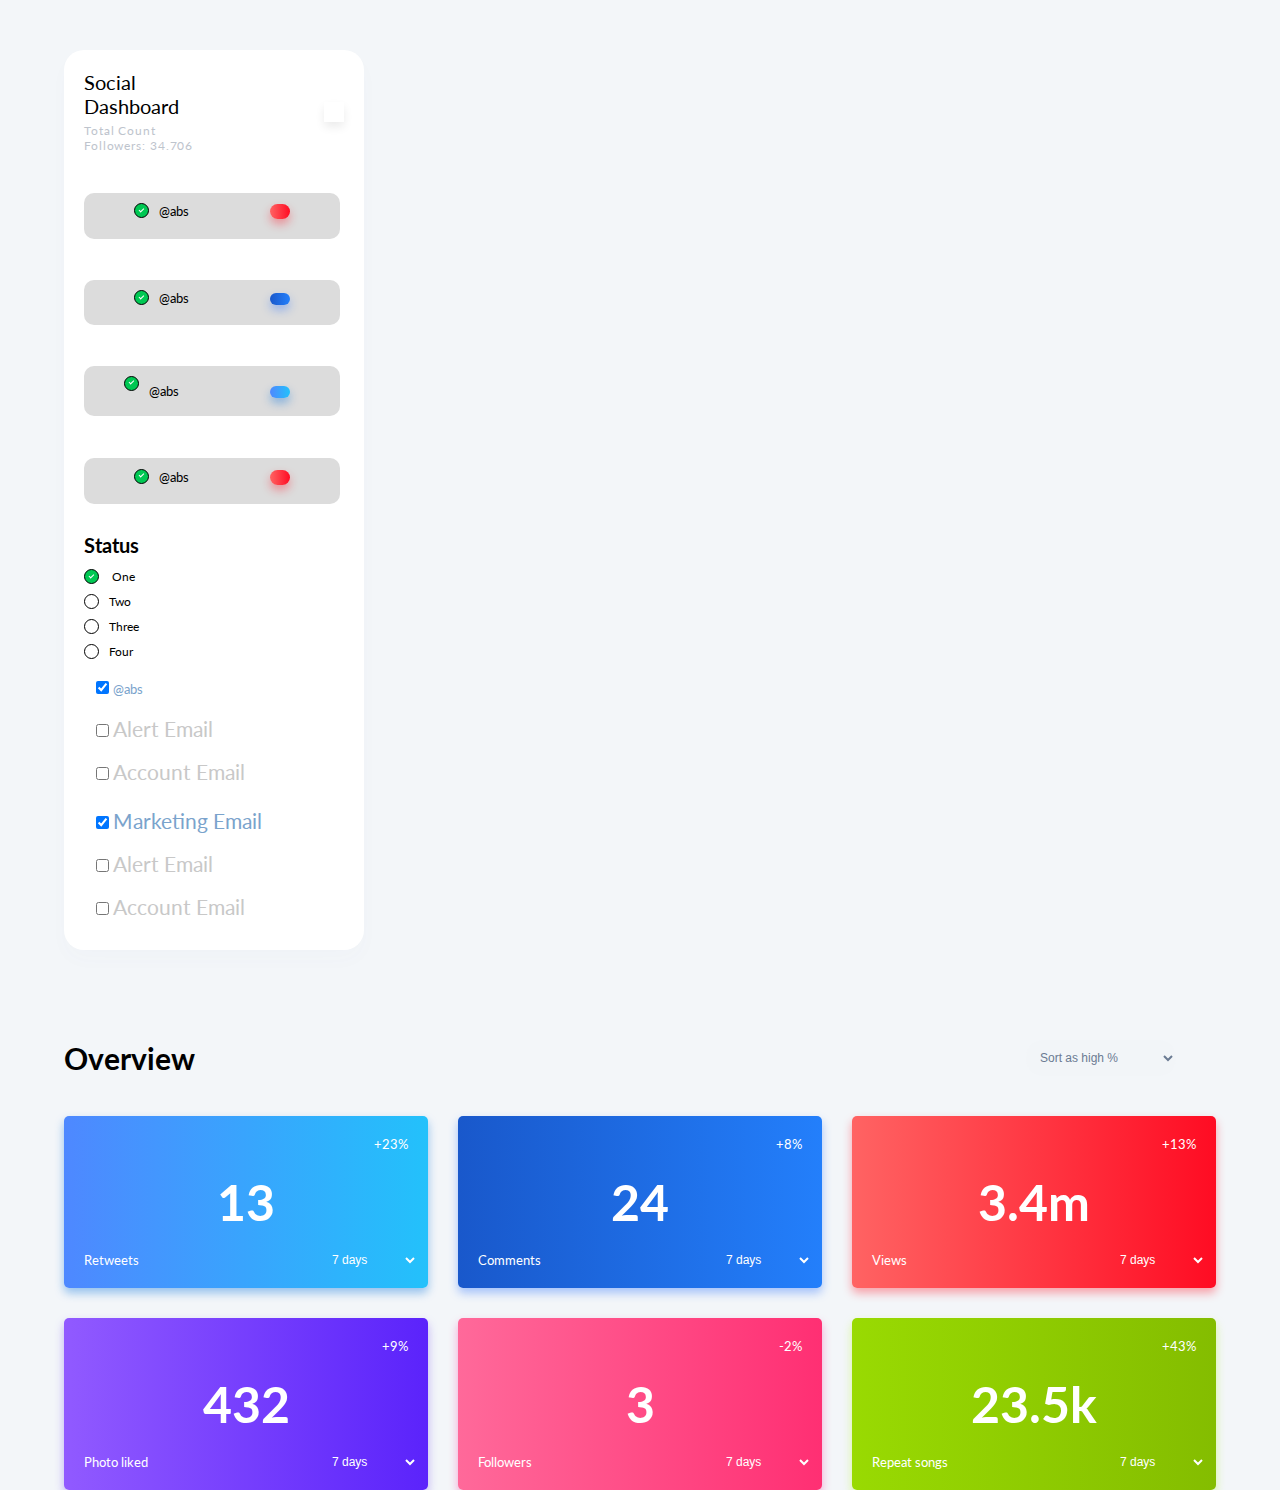
==== dashboard.html @ 1763ee7b "dash basic" ====
<!DOCTYPE html>
<html>

<head>
    <meta charset="utf-8" />
    <meta http-equiv="X-UA-Compatible" content="IE=edge">
    <title>Social Dashborad Manager</title>
    <meta name="viewport" content="width=device-width, initial-scale=1">
    <link rel="stylesheet" type="text/css" media="screen" href="dashboard.css" />
    <link href="https://fonts.googleapis.com/css?family=Lato:400,700" rel="stylesheet">
    <link rel="stylesheet" href="https://use.fontawesome.com/releases/v5.2.0/css/all.css"
        integrity="sha384-hWVjflwFxL6sNzntih27bfxkr27PmbbK/iSvJ+a4+0owXq79v+lsFkW54bOGbiDQ" crossorigin="anonymous">

</head>

<body>

    <div class="container">

        <div class="header">
            <div class="logo">
                <span>Social Dashboard</span>
                <p>Total Count Followers: 34.706 </p>
            </div>
            <div class="option">
                <div class="option__icon">
                    <i class="fas fa-download"></i>
                </div>
                <div class="option__icon">
                    <i class="fas fa-cog"></i>
                </div>
                <button class="option__icon">
                    <i class="fas fa-plus"></i>
                </button>
            </div>
        </div>
        <div class="flex-social-pro" style="display: inline;">
            <div class="social-profiles">
                <div class="bd">
                    <center>
                        <label class="container1" style="display: inline-block; margin: 10px;">
                            &nbsp;&nbsp;&nbsp;&nbsp;&nbsp;<p style="display: inline-block; font-size: small;">@abs</p>
                            &nbsp;&nbsp;&nbsp;&nbsp;&nbsp;&nbsp;&nbsp;&nbsp;&nbsp;&nbsp;&nbsp;&nbsp;&nbsp;&nbsp;&nbsp;&nbsp;&nbsp;&nbsp;&nbsp;&nbsp;&nbsp;&nbsp;&nbsp;&nbsp;&nbsp;
                            <div class="social-6" style="display: inline-block;">
                                <div class="social-6__icon">
                                    <div class="option__icon">
                                        <i class="fab fa-instagram"></i>
                                    </div>
                                </div>

                                <!-- <p class="new">+12 Today</p>
                    <p class="username">@omerhodjisch</p> -->
                            </div>
                            <input type="checkbox" checked="checked">
                            <span class="checkmark"></span>

                        </label></center>
                </div>
                <div class="bd">
                    <center>
                        <label class="container1" style="display: inline-block; margin: 10px;">
                            &nbsp;&nbsp;&nbsp;&nbsp;&nbsp;<p style="display: inline-block; font-size: small;">@abs</p>
                            &nbsp;&nbsp;&nbsp;&nbsp;&nbsp;&nbsp;&nbsp;&nbsp;&nbsp;&nbsp;&nbsp;&nbsp;&nbsp;&nbsp;&nbsp;&nbsp;&nbsp;&nbsp;&nbsp;&nbsp;&nbsp;&nbsp;&nbsp;&nbsp;&nbsp;
                            <div class="social-1" style="display: inline-block;">
                                <div class="social-1__icon">
                                    <div class="option__icon">
                                        <i class="fab fa-facebook-square"></i>
                                    </div>
                                </div>

                                <!-- <p class="new">+12 Today</p>
                    <p class="username">@omerhodjisch</p> -->
                            </div>
                            <input type="checkbox" checked="checked">
                            <span class="checkmark"></span>

                        </label></center>
                </div>
                <div class="bd">
                    <center>
                        <label class="container1" style="display: inline-block; margin: 10px;">
                            &nbsp;&nbsp;&nbsp;&nbsp;&nbsp;<p style="display: inline-block; font-size: small;">@abs</p>
                            &nbsp;&nbsp;&nbsp;&nbsp;&nbsp;&nbsp;&nbsp;&nbsp;&nbsp;&nbsp;&nbsp;&nbsp;&nbsp;&nbsp;&nbsp;&nbsp;&nbsp;&nbsp;&nbsp;&nbsp;&nbsp;&nbsp;&nbsp;&nbsp;&nbsp;
                            <div class="social-1" style="display: inline-block;">
                                <div class="social-2__icon">
                                    <div class="option__icon">
                                        <i class="fab fa-twitter"></i>
                                    </div>
                                </div>

                                <!-- <p class="new">+12 Today</p>
                    <p class="username">@omerhodjisch</p> -->
                            </div>
                            <input type="checkbox" checked="checked">
                            <span class="checkmark"></span>

                        </label></center>
                </div>

                <div class="bd">
                    <center>
                        <label class="container1" style="display: inline-block; margin: 10px;">
                            &nbsp;&nbsp;&nbsp;&nbsp;&nbsp;<p style="display: inline-block; font-size: small;">@abs</p>
                            &nbsp;&nbsp;&nbsp;&nbsp;&nbsp;&nbsp;&nbsp;&nbsp;&nbsp;&nbsp;&nbsp;&nbsp;&nbsp;&nbsp;&nbsp;&nbsp;&nbsp;&nbsp;&nbsp;&nbsp;&nbsp;&nbsp;&nbsp;&nbsp;&nbsp;
                            <div class="social-6" style="display: inline-block;">
                                <div class="social-6__icon">
                                    <div class="option__icon">
                                        <i class="fab fa-youtube"></i>
                                    </div>
                                </div>

                                <!-- <p class="new">+12 Today</p>
                    <p class="username">@omerhodjisch</p> -->
                            </div>
                            <input type="checkbox" checked="checked">
                            <span class="checkmark"></span>

                        </label></center>
                </div>





            </div>
        </div>
        <style>
            /* The container */
            .container1 {
                display: block;
                position: relative;
                padding-left: 10px;
                margin-bottom: 10px;
                cursor: pointer;
                font-size: 12px;
                -webkit-user-select: none;
                -moz-user-select: none;
                -ms-user-select: none;
                user-select: none;
            }

            /* Hide th1e browser's default checkbox */
            .container1 input {
                position: absolute;
                opacity: 0;
                cursor: pointer;
                height: 0;
                width: 0;
            }

            /* Create a custom checkbox */
            .checkmark {
                position: absolute;
                top: 0;
                left: 0;
                height: 15px;
                width: 15px;
                background-color: white;
                border: 0.5px groove black;
                border-radius: 40px;
            }

            /* On mouse-over, add a grey background color */
            .container1:hover input~.checkmark {
                background-color: #ccc;
            }

            /* When the checkbox is checked, add a blue background */
            .container1 input:checked~.checkmark {
                background-color: #00C853;
            }

            /* Create the checkmark/indicator (hidden when not checked) */
            .checkmark:after {
                content: "";
                position: absolute;
                display: none;
            }

            /* Show the checkmark when checked */
            .container1 input:checked~.checkmark:after {
                display: block;
            }

            /* Style the checkmark/indicator */
            .container1 .checkmark:after {
                left: 4.5px;
                top: 2.5px;
                width: 2.5px;
                height: 5px;
                border: solid white;
                border-width: 0 1.5px 1.5px 0;
                -webkit-transform: rotate(45deg);
                -ms-transform: rotate(45deg);
                transform: rotate(45deg);
            }
        </style>
        <br>
        <br>
        <br>
        <h1 style="font-size: 2rem;">Status</h1>
        <br>
        <br>
        <label class="container1">&nbsp;&nbsp;&nbsp;&nbsp;&nbsp; One
            <input type="checkbox" checked="checked">
            <span class="checkmark"></span>
        </label>
        <label class="container1">&nbsp;&nbsp;&nbsp;&nbsp;&nbsp;Two
            <input type="checkbox">
            <span class="checkmark"></span>
        </label>
        <label class="container1">&nbsp;&nbsp;&nbsp;&nbsp;&nbsp;Three
            <input type="checkbox">
            <span class="checkmark"></span>
        </label>
        <label class="container1">&nbsp;&nbsp;&nbsp;&nbsp;&nbsp;Four
            <input type="checkbox">
            <span class="checkmark"></span>
        </label>
        <div class="btn-group btn-group-vertical" data-toggle="buttons">
            <label class="btn active">
                <input type="checkbox" name='email1' checked><i class="fa fa-square-o fa-2x"></i>
                <p style="display: inline-block; font-size: small;">@abs</p>
                            &nbsp;&nbsp;&nbsp;&nbsp;&nbsp;&nbsp;&nbsp;&nbsp;&nbsp;&nbsp;&nbsp;&nbsp;&nbsp;&nbsp;&nbsp;&nbsp;&nbsp;&nbsp;&nbsp;&nbsp;&nbsp;&nbsp;&nbsp;&nbsp;&nbsp;
                            <div class="social-6" style="display: inline-block;">
                                <div class="social-6__icon">
                                    <div class="option__icon">
                                        <i class="fab fa-youtube"></i>
                                    </div>
                                </div>

                                <!-- <p class="new">+12 Today</p>
                    <p class="username">@omerhodjisch</p> -->
                            </div>
                <i
                    class="fa fa-check-square-o fa-2x"></i> 
            </label>
            <label class="btn">
                <input type="checkbox" name='email2'><i class="fa fa-square-o fa-2x"></i><i
                    class="fa fa-check-square-o fa-2x"></i><span> Alert Email</span>
            </label>
            <label class="btn">
                <input type="checkbox" name='email3'><i class="fa fa-square-o fa-2x"></i><i
                    class="fa fa-check-square-o fa-2x"></i><span> Account Email</span>
            </label>
        </div>

        <br>
        <div class="btn-group btn-group-vertical" data-toggle="buttons">
            <label class="btn active">
                <input type="checkbox" name='email1' checked><i class="fa fa-square-o fa-2x"></i><i
                    class="fa fa-check-square-o fa-2x"></i> <span> Marketing Email</span>
            </label>
            <label class="btn">
                <input type="checkbox" name='email2'><i class="fa fa-square-o fa-2x"></i><i
                    class="fa fa-check-square-o fa-2x"></i><span> Alert Email</span>
            </label>
            <label class="btn">
                <input type="checkbox" name='email3'><i class="fa fa-square-o fa-2x"></i><i
                    class="fa fa-check-square-o fa-2x"></i><span> Account Email</span>
            </label>
        </div>




    </div>


    <div class="overview">

        <div class="top-bar">
            <h2 class="heading-2">Overview</h2>
            <div class="filter">
                <div class="custom-select">
                    <select>
                        <option>Sort as high % </option>
                        <option>Sort as low % </option>
                    </select>
                </div>
                <div class="icon">
                    <i class="fas fa-list-ul"></i>
                </div>
            </div>
        </div>


        <div class="social-1">

            <div class="social-1__row-1">
                <div class="option__icon">
                    <i class="fab fa-twitter"></i>
                </div>
                <p>+23%</p>
            </div>

            <div class="social-1__row-2">
                <h1 class="heading-1">13</h1>
            </div>

            <div class="social-1__row-3">
                <p>Retweets</p>
                <div class="custom-select">
                    <select>
                        <option>7 days</option>
                        <option>30 days </option>
                    </select>
                </div>
            </div>

        </div>

        <div class="social-2">

            <div class="social-2__row-1">
                <div class="option__icon">
                    <i class="fab fa-facebook-square"></i>
                </div>
                <p>+8%</p>
            </div>

            <div class="social-2__row-2">
                <h1 class="heading-1">24</h1>
            </div>

            <div class="social-2__row-3">
                <p>Comments</p>
                <div class="custom-select">
                    <select>
                        <option>7 days</option>
                        <option>30 days </option>
                    </select>
                </div>
            </div>

        </div>

        <div class="social-3">

            <div class="social-3__row-1">
                <div class="option__icon">
                    <i class="fab fa-youtube"></i>
                </div>
                <p>+13%</p>
            </div>

            <div class="social-3__row-2">
                <h1 class="heading-1">3.4m</h1>
            </div>

            <div class="social-3__row-3">
                <p>Views</p>
                <div class="custom-select">
                    <select>
                        <option>7 days</option>
                        <option>30 days </option>
                    </select>
                </div>
            </div>

        </div>

        <div class="social-4">

            <div class="social-4__row-1">
                <div class="option__icon">
                    <i class="fab fa-instagram"></i>
                </div>
                <p>+9%</p>
            </div>

            <div class="social-4__row-2">
                <h1 class="heading-1">432</h1>
            </div>

            <div class="social-4__row-3">
                <p>Photo liked</p>
                <div class="custom-select">
                    <select>
                        <option>7 days</option>
                        <option>30 days </option>
                    </select>
                </div>
            </div>

        </div>

        <div class="social-5">

            <div class="social-5__row-1">
                <div class="option__icon">
                    <i class="fab fa-dribbble"></i>
                </div>
                <p>-2%</p>
            </div>

            <div class="social-5__row-2">
                <h1 class="heading-1">3</h1>
            </div>

            <div class="social-5__row-3">
                <p>Followers</p>
                <div class="custom-select">
                    <select>
                        <option>7 days</option>
                        <option>30 days </option>
                    </select>
                </div>
            </div>

        </div>

        <div class="social-6">

            <div class="social-6__row-1">
                <div class="option__icon">
                    <i class="fab fa-spotify"></i>
                </div>
                <p>+43%</p>
            </div>

            <div class="social-6__row-2">
                <h1 class="heading-1">23.5k</h1>
            </div>

            <div class="social-6__row-3">
                <p>Repeat songs</p>
                <div class="custom-select">
                    <select>
                        <option>7 days</option>
                        <option>30 days </option>
                    </select>
                </div>
            </div>

        </div>

    </div>



</body>

</html>
---- dashboard.css ----
*, *::before, *::after {
    padding: 0;
    margin: 0;
    box-sizing: inherit
}

html {
    box-sizing: border-box;
    font-size: 62.5%
}

body {
    font-family: "Lato", sans-serif;
    background-color: #f3f6f9;
    display: grid;
    justify-content: center
}



.header {
    grid-column: 1 / -1;
    display: grid;
    grid-template-columns: repeat(12, 1fr)
}

.header .logo {
    grid-column: 1 / span 6;
    display: grid;
    align-content: center
}
.flex-social-pro {

    display: flex;
    flex-direction: row;

}
.header .logo span {
    font-size: 2rem;
    display: flex
}

.header .logo img {
    height: 2.5rem;
    margin-right: 1rem
}

.header .logo p {
    font-size: 1.2rem;
    letter-spacing: .09rem;
    color: #bec4cd;
    margin-top: .5rem
}

.header .option {
    grid-column: 7 / span 12;
    display: grid;
    justify-content: end;
    align-items: center;
    grid-template-columns: repeat(3, -webkit-min-content);
    grid-template-columns: repeat(3, min-content)
}

.header .option__icon {
    font-size: .8rem;
    transition: all .2s
}

.header .option__icon:hover {
    cursor: pointer;
    -webkit-transform: translateY(-0.2rem);
    transform: translateY(-0.2rem)
}

.header .option__icon:not(:last-child) {
    margin-right: 2rem
}

.header .option button {
    display: grid;
    border: none;
    border-radius: 0px;
    background-color: #fff;
    box-shadow: 0 0.5rem 1rem rgba(0, 0, 0, 0.08);
    transition: all .2s
}

.header .option button:hover {
    cursor: pointer;
    -webkit-transform: translateY(-0.2rem);
    transform: translateY(-0.2rem);
    box-shadow: 0 0.5rem 1rem rgba(0, 0, 0, 0.1)
}

.header .option button i {
    padding: 1rem
}

.social-profiles {
    grid-column: 1 / -1;
    margin-top: 4rem;
    display: grid;
    grid-template-columns: repeat(auto-fit, minmax(15rem, -webkit-max-content));
    grid-template-columns: repeat(auto-fit, minmax(15rem, max-content));
    grid-gap: 3rem
}

.social-profiles .social-1 {
    display: grid;
    font-size: .4rem;
    align-items: center;
    justify-items: center
}

.social-profiles .social-1__icon {
    
    display: grid;
    align-items: center;
    justify-items: center;
    border-radius: 100rem;
    background-image: linear-gradient(to right, #1958cb, #237ffb);
    box-shadow: 0 0.5rem 1rem rgba(45, 116, 252, 0.4);
    margin-bottom: 2rem;
    transition: all .2s
}

.social-profiles .social-1__icon i {

    font-size: 1rem;
    padding: 1rem;
    color: #fff
}

.social-profiles .social-1__icon:hover {
    -webkit-transform: translateY(-0.5rem);
    transform: translateY(-0.5rem);
    box-shadow: 0 0.5rem 1rem rgba(45, 116, 252, 0.6)
}

.social-profiles .social-1 .new {
    font-size: 1.2rem;
    color: #36bb78;
    margin-top: 1rem
}

.social-profiles .social-1 .username {
    margin-top: 1rem;
    font-size: 1.2rem;
    color: #bec4cd
}

.social-profiles .social-2 {
    display: grid;
    align-items: center;
    justify-items: center
}

.social-profiles .social-2__icon {
    display: grid;
    align-items: center;
    
    margin: 10px;
    justify-items: center;
    border-radius: 100rem;
    background-image: linear-gradient(to right, #4e88ff, #23c1fb);
    box-shadow: 0 0.5rem 1rem rgba(5, 112, 221, 0.4);
    margin-bottom: 2rem;
    transition: all .2s
}

.social-profiles .social-2__icon i {
    font-size: 1rem;
    padding: 1rem;
    color: #fff
}

.social-profiles .social-2__icon:hover {
    -webkit-transform: translateY(-0.5rem);
    transform: translateY(-0.5rem);
    box-shadow: 0 0.5rem 1rem rgba(5, 112, 221, 0.6)
}

.social-profiles .social-2 .new {
    font-size: 1.2rem;
    color: #36bb78;
    margin-top: 1rem
}

.social-profiles .social-2 .username {
    margin-top: 1rem;
    font-size: 1.2rem;
    color: #bec4cd
}

.social-profiles .social-3 {
    display: grid;
    align-items: center;
    justify-items: center
}

.social-profiles .social-3__icon {
    display: grid;
    align-items: center;
    justify-items: center;
    border-radius: 100rem;
    background-image: linear-gradient(to right, #915aff, #5b23fb);
    box-shadow: 0 0.5rem 1rem rgba(112, 72, 241, 0.4);
    margin-bottom: 2rem;
    transition: all .2s
}

.social-profiles .social-3__icon i {
    font-size: 1rem;
    padding: 1rem;
    color: #fff
}

.social-profiles .social-3__icon:hover {
    -webkit-transform: translateY(-0.5rem);
    transform: translateY(-0.5rem);
    box-shadow: 0 0.5rem 1rem rgba(112, 72, 241, 0.6)
}

.social-profiles .social-3 .zero {
    font-size: 1.2rem;
    color: #bec4cd;
    margin-top: 1rem
}

.social-profiles .social-3 .username {
    margin-top: 1rem;
    font-size: 1.2rem;
    color: #bec4cd
}

.social-profiles .social-4 {
    display: grid;
    align-items: center;
    justify-items: center
}

.social-profiles .social-4__icon {
    display: grid;
    align-items: center;
    justify-items: center;
    border-radius: 100rem;
    background-image: linear-gradient(to right, #ff699a, #ff2f73);
    box-shadow: 0 0.5rem 1rem rgba(252, 43, 158, 0.4);
    margin-bottom: 2rem;
    transition: all .2s
}

.social-profiles .social-4__icon i {
    font-size: 5rem;
    padding: 4rem;
    color: #fff
}

.social-profiles .social-4__icon:hover {
    -webkit-transform: translateY(-0.5rem);
    transform: translateY(-0.5rem);
    box-shadow: 0 0.5rem 1rem rgba(252, 43, 158, 0.6)
}

.social-profiles .social-4 .new {
    font-size: 1.2rem;
    color: #36bb78;
    margin-top: 1rem
}

.social-profiles .social-4 .username {
    margin-top: 1rem;
    font-size: 1.2rem;
    color: #bec4cd
}

.social-profiles .social-5 {
    display: grid;
    align-items: center;
    justify-items: center
}

.social-profiles .social-5__icon {
    display: grid;
    align-items: center;
    justify-items: center;
    border-radius: 100rem;
    background-image: linear-gradient(to right, #99da02, #84bd00);
    box-shadow: 0 0.5rem 1rem rgba(178, 244, 26, 0.4);
    margin-bottom: 2rem;
    transition: all .2s
}

.social-profiles .social-5__icon i {
    font-size: 1rem;
    padding: 1rem;
    color: #fff
}

.social-profiles .social-5__icon:hover {
    -webkit-transform: translateY(-0.5rem);
    transform: translateY(-0.5rem);
    box-shadow: 0 0.5rem 1rem rgba(178, 244, 26, 0.6)
}

.social-profiles .social-5 .new {
    font-size: 1.2rem;
    color: #f72e36;
    margin-top: 1rem
}

.social-profiles .social-5 .username {
    margin-top: 1rem;
    font-size: 1.2rem;
    color: #bec4cd
}

.social-profiles .social-6 {
    display: grid;
    align-items: center;
    justify-items: center
}

.social-profiles .social-6__icon {
    display: grid;
    align-items: center;
    justify-items: center;
    border-radius: 100rem;
    background-image: linear-gradient(to right, #ff6363, #ff0c23);
    box-shadow: 0 0.5rem 1rem rgba(255, 30, 48, 0.4);
    margin-bottom: 2rem;
    transition: all .2s
}

.social-profiles .social-6__icon i {
    font-size: 1rem;
    padding: 1rem;
    color: #fff
}

.social-profiles .social-6__icon:hover {
    -webkit-transform: translateY(-0.5rem);
    transform: translateY(-0.5rem);
    box-shadow: 0 0.5rem 1rem rgba(255, 30, 48, 0.6)
}

.social-profiles .social-6 .new {
    font-size: 1.2rem;
    color: #36bb78;
    margin-top: 1rem
}

.social-profiles .social-6 .username {
    margin-top: 1rem;
    font-size: 1.2rem;
    color: #bec4cd
}

.heading-1 {
    font-size: 5rem
}

.heading-2 {
    font-size: 3rem
}

.heading-3 {
    font-size: 2rem
}

.heading-4 {
    font-size: 1.5rem;
    margin-top: 1rem
}

i {
    color: #6b7b93
}

.overview {
    grid-column: 1 / -1;
    margin-top: 4rem;
    display: grid;
    grid-template-columns: repeat(12, 1fr);
    grid-gap: 3rem;
    width :90vw;
}

.overview .top-bar {
    grid-column: 1 / -1;
    margin-bottom: 1rem;
    display: grid;
    grid-template-columns: repeat(12, 1fr)
}

.overview .top-bar .heading-2 {
    grid-column: 1 / span 6
}

.overview .top-bar .filter {
    grid-column: 7 / span 12
}

.overview .top-bar .filter .icon {
    font-size: 1.5rem;
    transition: all .2s
}

.overview .top-bar .filter .icon:hover {
    cursor: pointer;
    -webkit-transform: translateY(-0.2rem);
    transform: translateY(-0.2rem)
}

.overview .social-1 {
    grid-column: 1 / 5;
    display: grid;
    grid-template-rows: repeat(3, -webkit-min-content);
    grid-template-rows: repeat(3, min-content);
    padding: 2rem;
    border-radius: 5px;
    background-image: linear-gradient(to right, #4e88ff, #23c1fb);
    box-shadow: 0 0.5rem 1rem rgba(5, 112, 221, 0.4)
}

.overview .social-1__row-1 {
    grid-row: 1 / 1;
    display: grid;
    grid-template-columns: repeat(2, 1fr);
    align-items: center
}

.overview .social-1__row-1 i {
    font-size: 2rem;
    color: #fff
}

.overview .social-1__row-1 p {
    font-size: 1.3rem;
    display: grid;
    justify-content: end;
    color: #fff
}

.overview .social-1__row-2 {
    grid-row: 2 / 2;
    display: grid;
    align-items: center;
    justify-items: center
}

.overview .social-1__row-2 .heading-1 {
    padding: 2rem;
    color: #fff
}

.overview .social-1__row-3 {
    grid-row: 3 / 3;
    display: grid;
    grid-template-columns: repeat(2, 1fr);
    align-items: center;
    position: relative
}

.overview .social-1__row-3 p {
    font-size: 1.3rem;
    color: #fff
}

.overview .social-1__row-3 .custom-select {
    position: absolute;
    display: grid;
    right: -1rem
}

.overview .social-1__row-3 .custom-select select {
    background-color: transparent;
    border: none;
    padding: 1rem 0;
    width: 90px;
    -moz-appearance: button;
    outline: none;
    font-size: 1.2rem;
    color: #fff
}

.overview .social-1__row-3 .custom-select::before {
    font-family: "Font Awesome 5 Free";
    content: "\f107";
    font-size: 1.7rem;
    top: 1.1rem;
    right: 1rem;
    position: absolute;
    color: #fff
}

.overview .social-2 {
    grid-column: 5 / 9;
    display: grid;
    grid-template-rows: repeat(3, -webkit-min-content);
    grid-template-rows: repeat(3, min-content);
    padding: 2rem;
    border-radius: 5px;
    background-image: linear-gradient(to right, #1958cb, #237ffb);
    box-shadow: 0 0.5rem 1rem rgba(45, 116, 252, 0.4)
}

.overview .social-2__row-1 {
    grid-row: 1 / 1;
    display: grid;
    grid-template-columns: repeat(2, 1fr);
    align-items: center
}

.overview .social-2__row-1 i {
    font-size: 2rem;
    color: #fff
}

.overview .social-2__row-1 p {
    font-size: 1.3rem;
    display: grid;
    justify-content: end;
    color: #fff
}

.overview .social-2__row-2 {
    grid-row: 2 / 2;
    display: grid;
    align-items: center;
    justify-items: center
}

.overview .social-2__row-2 .heading-1 {
    padding: 2rem;
    color: #fff
}

.overview .social-2__row-3 {
    grid-row: 3 / 3;
    display: grid;
    grid-template-columns: repeat(2, 1fr);
    align-items: center;
    position: relative
}

.overview .social-2__row-3 p {
    font-size: 1.3rem;
    color: #fff
}

.overview .social-2__row-3 .custom-select {
    position: absolute;
    display: grid;
    right: -1rem
}

.overview .social-2__row-3 .custom-select select {
    background-color: transparent;
    border: none;
    padding: 1rem 0;
    width: 90px;
    -moz-appearance: button;
    outline: none;
    font-size: 1.2rem;
    color: #fff
}

.overview .social-2__row-3 .custom-select::before {
    font-family: "Font Awesome 5 Free";
    content: "\f107";
    font-size: 1.7rem;
    color: #fff;
    top: 1.1rem;
    right: 1rem;
    position: absolute
}

.overview .social-3 {
    grid-column: 9 / -1;
    display: grid;
    grid-template-rows: repeat(3, -webkit-min-content);
    grid-template-rows: repeat(3, min-content);
    padding: 2rem;
    border-radius: 5px;
    background-image: linear-gradient(to right, #ff6363, #ff0c23);
    box-shadow: 0 0.5rem 1rem rgba(255, 30, 48, 0.4)
}

.overview .social-3__row-1 {
    grid-row: 1 / 1;
    display: grid;
    grid-template-columns: repeat(2, 1fr);
    align-items: center
}

.overview .social-3__row-1 i {
    font-size: 2rem;
    color: #fff
}

.overview .social-3__row-1 p {
    font-size: 1.3rem;
    display: grid;
    justify-content: end;
    color: #fff
}

.overview .social-3__row-2 {
    grid-row: 2 / 2;
    display: grid;
    align-items: center;
    justify-items: center
}

.overview .social-3__row-2 .heading-1 {
    padding: 2rem;
    color: #fff
}

.overview .social-3__row-3 {
    grid-row: 3 / 3;
    display: grid;
    grid-template-columns: repeat(2, 1fr);
    align-items: center;
    position: relative
}

.overview .social-3__row-3 p {
    font-size: 1.3rem;
    color: #fff
}

.overview .social-3__row-3 .custom-select {
    position: absolute;
    display: grid;
    right: -1rem
}

.overview .social-3__row-3 .custom-select select {
    background-color: transparent;
    border: none;
    padding: 1rem 0;
    width: 90px;
    -moz-appearance: button;
    outline: none;
    font-size: 1.2rem;
    color: #fff
}

.overview .social-3__row-3 .custom-select::before {
    font-family: "Font Awesome 5 Free";
    content: "\f107";
    font-size: 1.7rem;
    top: 1.1rem;
    right: 1rem;
    color: #fff;
    position: absolute
}

.overview .social-4 {
    grid-column: 1 / 5;
    display: grid;
    grid-template-rows: repeat(3, -webkit-min-content);
    grid-template-rows: repeat(3, min-content);
    padding: 2rem;
    border-radius: 5px;
    background-image: linear-gradient(to right, #915aff, #5b23fb);
    box-shadow: 0 0.5rem 1rem rgba(112, 72, 241, 0.4)
}

.overview .social-4__row-1 {
    grid-row: 1 / 1;
    display: grid;
    grid-template-columns: repeat(2, 1fr);
    align-items: center
}

.overview .social-4__row-1 i {
    font-size: 2rem;
    color: #fff
}

.overview .social-4__row-1 p {
    font-size: 1.3rem;
    display: grid;
    justify-content: end;
    color: #fff
}

.overview .social-4__row-2 {
    grid-row: 2 / 2;
    display: grid;
    align-items: center;
    justify-items: center
}

.overview .social-4__row-2 .heading-1 {
    padding: 2rem;
    color: #fff
}

.overview .social-4__row-3 {
    grid-row: 3 / 3;
    display: grid;
    grid-template-columns: repeat(2, 1fr);
    align-items: center;
    position: relative
}

.overview .social-4__row-3 p {
    font-size: 1.3rem;
    color: #fff
}

.overview .social-4__row-3 .custom-select {
    position: absolute;
    display: grid;
    right: -1rem
}

.overview .social-4__row-3 .custom-select select {
    background-color: transparent;
    border: none;
    padding: 1rem 0;
    width: 90px;
    -moz-appearance: button;
    outline: none;
    font-size: 1.2rem;
    color: #fff
}

.overview .social-4__row-3 .custom-select::before {
    font-family: "Font Awesome 5 Free";
    content: "\f107";
    font-size: 1.7rem;
    top: 1.1rem;
    right: 1rem;
    position: absolute;
    color: #fff
}

.overview .social-5 {
    grid-column: 5 / 9;
    display: grid;
    grid-template-rows: repeat(3, -webkit-min-content);
    grid-template-rows: repeat(3, min-content);
    padding: 2rem;
    border-radius: 5px;
    background-image: linear-gradient(to right, #ff699a, #ff2f73);
    box-shadow: 0 0.5rem 1rem rgba(252, 43, 158, 0.4)
}

.overview .social-5__row-1 {
    grid-row: 1 / 1;
    display: grid;
    grid-template-columns: repeat(2, 1fr);
    align-items: center
}

.overview .social-5__row-1 i {
    font-size: 2rem;
    color: #fff
}

.overview .social-5__row-1 p {
    font-size: 1.3rem;
    display: grid;
    justify-content: end;
    color: #fff
}

.overview .social-5__row-2 {
    grid-row: 2 / 2;
    display: grid;
    align-items: center;
    justify-items: center
}

.overview .social-5__row-2 .heading-1 {
    padding: 2rem;
    color: #fff
}

.overview .social-5__row-3 {
    grid-row: 3 / 3;
    display: grid;
    grid-template-columns: repeat(2, 1fr);
    align-items: center;
    position: relative
}

.overview .social-5__row-3 p {
    font-size: 1.3rem;
    color: #fff
}

.overview .social-5__row-3 .custom-select {
    position: absolute;
    display: grid;
    right: -1rem
}

.overview .social-5__row-3 .custom-select select {
    background-color: transparent;
    border: none;
    padding: 1rem 0;
    width: 90px;
    -moz-appearance: button;
    outline: none;
    font-size: 1.2rem;
    color: #fff
}

.overview .social-5__row-3 .custom-select::before {
    font-family: "Font Awesome 5 Free";
    content: "\f107";
    font-size: 1.7rem;
    top: 1.1rem;
    right: 1rem;
    position: absolute;
    color: #fff
}

.overview .social-6 {
    grid-column: 9 / -1;
    display: grid;
    grid-template-rows: repeat(3, -webkit-min-content);
    grid-template-rows: repeat(3, min-content);
    padding: 2rem;
    border-radius: 5px;
    background-image: linear-gradient(to right, #99da02, #84bd00);
    box-shadow: 0 0.5rem 1rem rgba(178, 244, 26, 0.4)
}

.overview .social-6__row-1 {
    grid-row: 1 / 1;
    display: grid;
    grid-template-columns: repeat(2, 1fr);
    align-items: center
}

.overview .social-6__row-1 i {
    font-size: 2rem;
    color: #fff
}

.overview .social-6__row-1 p {
    font-size: 1.3rem;
    display: grid;
    justify-content: end;
    color: #fff
}

.overview .social-6__row-2 {
    grid-row: 2 / 2;
    display: grid;
    align-items: center;
    justify-items: center
}

.overview .social-6__row-2 .heading-1 {
    padding: 2rem;
    color: #fff
}

.overview .social-6__row-3 {
    grid-row: 3 / 3;
    display: grid;
    grid-template-columns: repeat(2, 1fr);
    align-items: center;
    position: relative
}

.overview .social-6__row-3 p {
    font-size: 1.3rem;
    color: #fff
}

.overview .social-6__row-3 .custom-select {
    position: absolute;
    display: grid;
    right: -1rem
}

.overview .social-6__row-3 .custom-select select {
    background-color: transparent;
    border: none;
    padding: 1rem 0;
    width: 90px;
    -moz-appearance: button;
    outline: none;
    font-size: 1.2rem;
    color: #fff
}

.overview .social-6__row-3 .custom-select::before {
    font-family: "Font Awesome 5 Free";
    content: "\f107";
    font-size: 1.7rem;
    top: 1.1rem;
    right: 1rem;
    position: absolute;
    color: #fff
}

.overview .filter {
    display: grid;
    justify-content: end;
    align-items: center;
    position: relative
}

.overview .filter .icon {
    fill: #6b7b93
}

.overview .filter .custom-select {
    position: absolute;
    right: 4rem
}

.overview .filter .custom-select select {
    background-color: #f2f5f8;
    border: none;
    padding: 1rem;
    border-radius: 50px;
    width: 150px;
    -moz-appearance: button;
    outline: none;
    font-size: 1.2rem;
    color: #6b7b93
}

.overview .filter .custom-select::before {
    font-family: "Font Awesome 5 Free";
    content: "\f107";
    font-size: 1.7rem;
    top: 1.1rem;
    right: 1rem;
    position: absolute;
    color: #6b7b93
}
.container {
    background-color: #fff;
    padding: 2rem;
    box-shadow: 0 1rem 2rem rgba(106, 112, 128, 0.02);
    margin-top: 5rem;
    margin-bottom: 5rem;
    width: 300px;
    height: auto;
    border-radius: 20px;
    font-size: 0.5rem;
}
.bd {
    background-color:gainsboro;
    border-radius: 10px;
    padding: .2px;
    margin: .2px;
    width: 130%;
    height: 80%;
}
label.btn span {
    font-size: 1.5em ;
  }
  
  label input[type="radio"] ~ i.fa.fa-circle-o{
      color: #c8c8c8;    display: inline;
  }
  label input[type="radio"] ~ i.fa.fa-dot-circle-o{
      display: none;
  }
  label input[type="radio"]:checked ~ i.fa.fa-circle-o{
      display: none;
  }
  label input[type="radio"]:checked ~ i.fa.fa-dot-circle-o{
      color: #7AA3CC;    display: inline;
  }
  label:hover input[type="radio"] ~ i.fa {
  color: #7AA3CC;
  }
  
  label input[type="checkbox"] ~ i.fa.fa-square-o{
      color: #c8c8c8;    display: inline;
  }
  label input[type="checkbox"] ~ i.fa.fa-check-square-o{
      display: none;
  }
  label input[type="checkbox"]:checked ~ i.fa.fa-square-o{
      display: none;
  }
  label input[type="checkbox"]:checked ~ i.fa.fa-check-square-o{
      color: #7AA3CC;    display: inline;
  }
  label:hover input[type="checkbox"] ~ i.fa {
  color: #7AA3CC;
  }
  
  div[data-toggle="buttons"] label.active{
      color: #7AA3CC;
  }
  
  div[data-toggle="buttons"] label {
  display: inline-block;
  padding: 6px 12px;
  margin-bottom: 0;
  font-size: 14px;
  font-weight: normal;
  line-height: 2em;
  text-align: left;
  white-space: nowrap;
  vertical-align: top;
  cursor: pointer;
  background-color: none;
  border: 0px solid 
  #c8c8c8;
  border-radius: 3px;
  color: #c8c8c8;
  -webkit-user-select: none;
  -moz-user-select: none;
  -ms-user-select: none;
  -o-user-select: none;
  user-select: none;
  }
  
  div[data-toggle="buttons"] label:hover {
  color: #7AA3CC;
  }
  
  div[data-toggle="buttons"] label:active, div[data-toggle="buttons"] label.active {
  -webkit-box-shadow: none;
  box-shadow: none;
  }
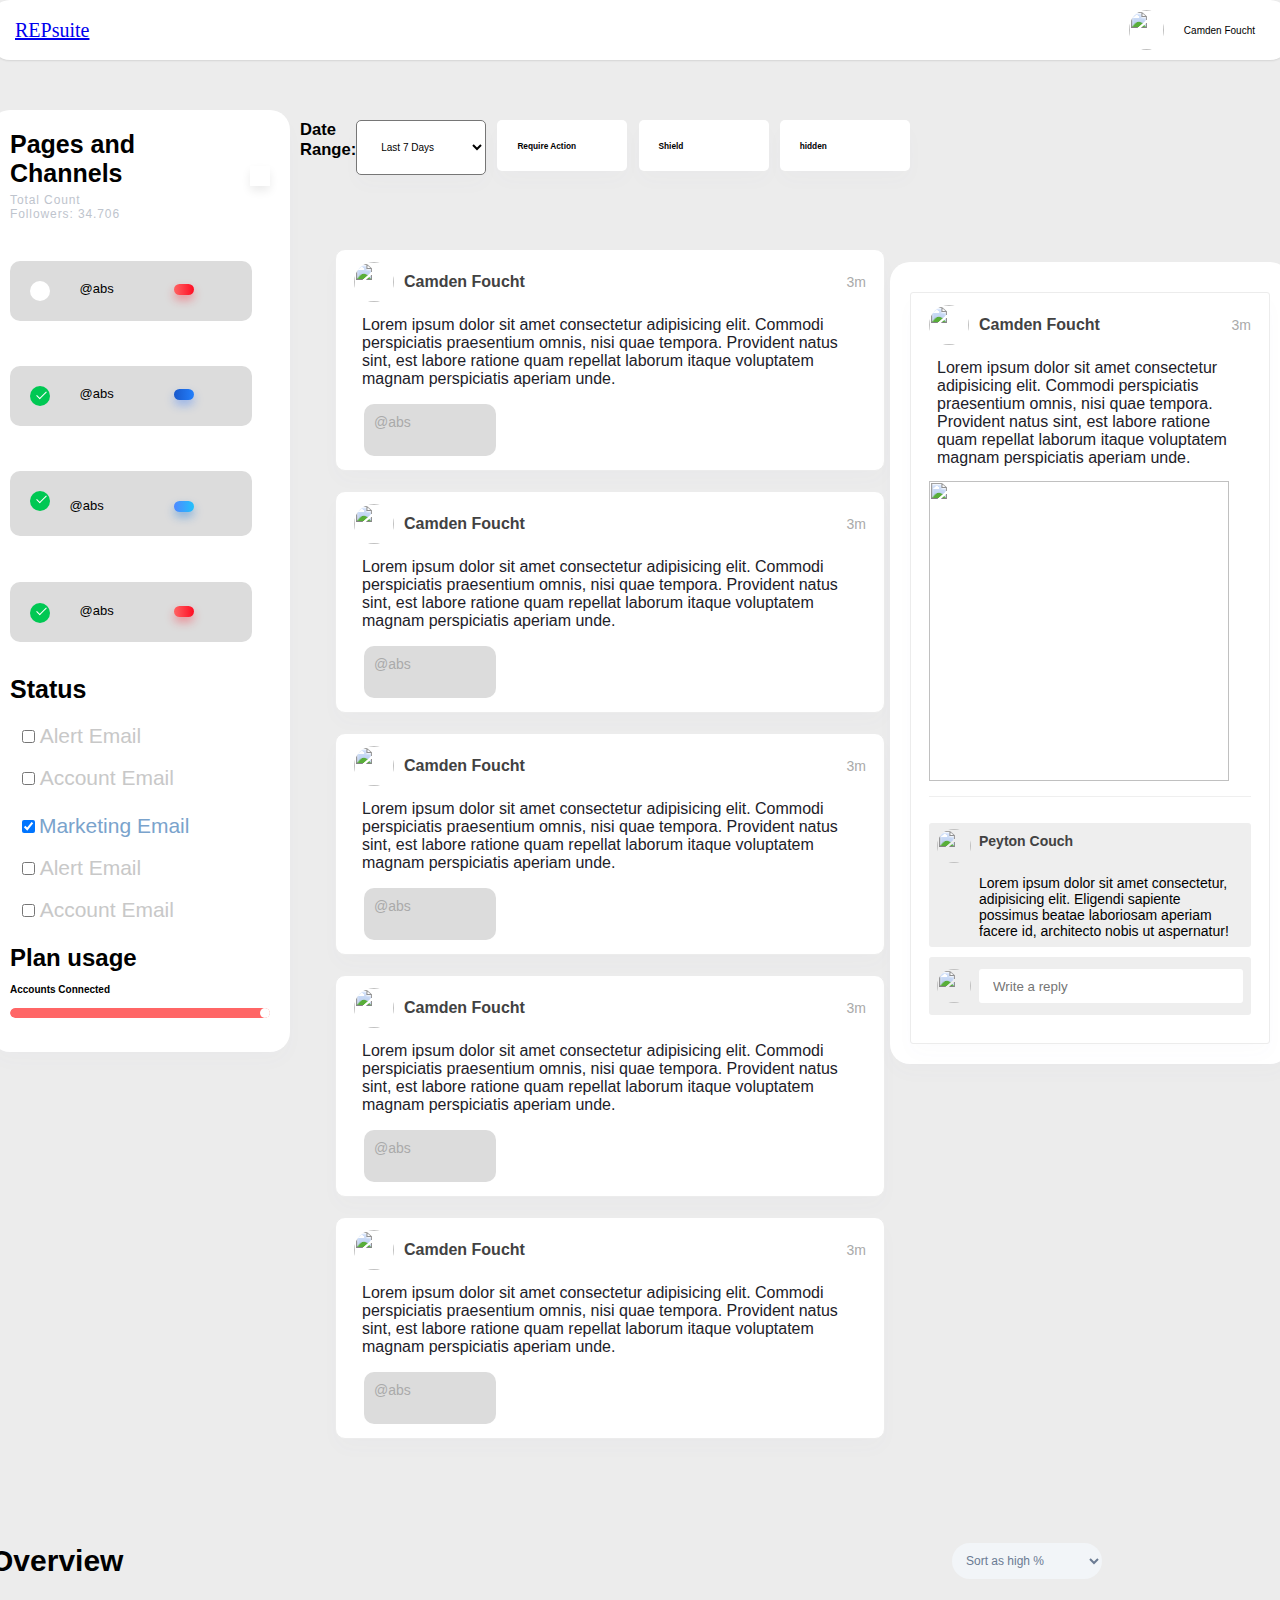
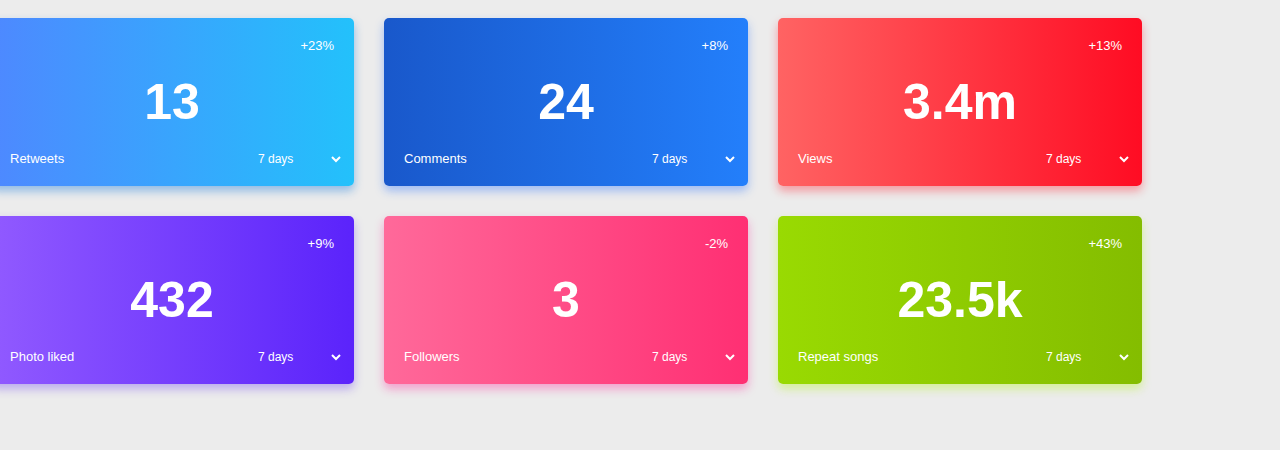
==== commit b8c88593: "project end" ====
--- a/dashboard.html
+++ b/dashboard.html
@@ -11,261 +11,866 @@
     <link rel="stylesheet" href="https://use.fontawesome.com/releases/v5.2.0/css/all.css"
         integrity="sha384-hWVjflwFxL6sNzntih27bfxkr27PmbbK/iSvJ+a4+0owXq79v+lsFkW54bOGbiDQ" crossorigin="anonymous">
 
-</head>
+
+        <div class="wrapper">
+            <div class="navbar">
+                <div class="navbar_left">
+                    <div class="logo">
+                        <a href="#">REPsuite</a>
+                    </div>
+                </div>
+    
+                <div class="navbar_right">
+                    <div class="notifications">
+                        <div class="icon_wrap"><i class="far fa-bell"></i></div>
+    
+                        <div class="notification_dd">
+                            <ul class="notification_ul">
+                                <li class="starbucks success">
+                                    <div class="notify_icon">
+                                        <span class="icon"></span>
+                                    </div>
+                                    <div class="notify_data">
+                                        <div class="title">
+                                            Lorem, ipsum dolor.
+                                        </div>
+                                        <div class="sub_title">
+                                            Lorem ipsum dolor sit amet consectetur.
+                                        </div>
+                                    </div>
+                                    <div class="notify_status">
+                                        <p>Success</p>
+                                    </div>
+                                </li>
+                                <li class="baskin_robbins failed">
+                                    <div class="notify_icon">
+                                        <span class="icon"></span>
+                                    </div>
+                                    <div class="notify_data">
+                                        <div class="title">
+                                            Lorem, ipsum dolor.
+                                        </div>
+                                        <div class="sub_title">
+                                            Lorem ipsum dolor sit amet consectetur.
+                                        </div>
+                                    </div>
+                                    <div class="notify_status">
+                                        <p>Failed</p>
+                                    </div>
+                                </li>
+                                <li class="mcd success">
+                                    <div class="notify_icon">
+                                        <span class="icon"></span>
+                                    </div>
+                                    <div class="notify_data">
+                                        <div class="title">
+                                            Lorem, ipsum dolor.
+                                        </div>
+                                        <div class="sub_title">
+                                            Lorem ipsum dolor sit amet consectetur.
+                                        </div>
+                                    </div>
+                                    <div class="notify_status">
+                                        <p>Success</p>
+                                    </div>
+                                </li>
+                                <li class="pizzahut failed">
+                                    <div class="notify_icon">
+                                        <span class="icon"></span>
+                                    </div>
+                                    <div class="notify_data">
+                                        <div class="title">
+                                            Lorem, ipsum dolor.
+                                        </div>
+                                        <div class="sub_title">
+                                            Lorem ipsum dolor sit amet consectetur.
+                                        </div>
+                                    </div>
+                                    <div class="notify_status">
+                                        <p>Failed</p>
+                                    </div>
+                                </li>
+                                <li class="kfc success">
+                                    <div class="notify_icon">
+                                        <span class="icon"></span>
+                                    </div>
+                                    <div class="notify_data">
+                                        <div class="title">
+                                            Lorem, ipsum dolor.
+                                        </div>
+                                        <div class="sub_title">
+                                            Lorem ipsum dolor sit amet consectetur.
+                                        </div>
+                                    </div>
+                                    <div class="notify_status">
+                                        <p>Success</p>
+                                    </div>
+                                </li>
+                                <li class="show_all">
+                                    <p class="link">Show All Activities</p>
+                                </li>
+                            </ul>
+                        </div>
+    
+                    </div>
+                    <div class="profile">
+                        <div class="icon_wrap">
+                            <!-- <img src="https://i.imgur.com/x3omKbe.png" alt="profile_pic"> -->
+                            <img class="post__profile-img"
+                            src="https://www.vut.ac.za/wp-content/uploads/2016/02/blank-profile-picture-973460_1280-283x189.png"
+                            alt="">
+                            <span class="name">Camden Foucht</span>
+                            <i class="fas fa-chevron-down"></i>
+                        </div>
+    
+                        <div class="profile_dd">
+                            <ul class="profile_ul">
+                                <li class="profile_li"><a class="profile" href="#"><span class="picon"><i
+                                                class="fas fa-user-alt"></i>
+                                        </span>Profile</a>
+                                    <div class="btn">My Account</div>
+                                </li>
+                                <li><a class="address" href="#"><span class="picon"><i
+                                                class="fas fa-map-marker"></i></span>Address</a></li>
+                                <li><a class="settings" href="#"><span class="picon"><i
+                                                class="fas fa-cog"></i></span>Settings</a></li>
+                                <li><a class="logout" href="#"><span class="picon"><i
+                                                class="fas fa-sign-out-alt"></i></span>Logout</a></li>
+                            </ul>
+                        </div>
+                    </div>
+                </div>
+            </div>
+    
+            <div class="popup">
+                <div class="shadow"></div>
+                <div class="inner_popup">
+                    <div class="notification_dd">
+                        <ul class="notification_ul">
+                            <li class="title">
+                                <p>All Notifications</p>
+                                <p class="close"><i class="fas fa-times" aria-hidden="true"></i></p>
+                            </li>
+                            <li class="starbucks success">
+                                <div class="notify_icon">
+                                    <span class="icon"></span>
+                                </div>
+                                <div class="notify_data">
+                                    <div class="title">
+                                        Lorem, ipsum dolor.
+                                    </div>
+                                    <div class="sub_title">
+                                        Lorem ipsum dolor sit amet consectetur.
+                                    </div>
+                                </div>
+                                <div class="notify_status">
+                                    <p>Success</p>
+                                </div>
+                            </li>
+                            <li class="baskin_robbins failed">
+                                <div class="notify_icon">
+                                    <span class="icon"></span>
+                                </div>
+                                <div class="notify_data">
+                                    <div class="title">
+                                        Lorem, ipsum dolor.
+                                    </div>
+                                    <div class="sub_title">
+                                        Lorem ipsum dolor sit amet consectetur.
+                                    </div>
+                                </div>
+                                <div class="notify_status">
+                                    <p>Failed</p>
+                                </div>
+                            </li>
+                            <li class="mcd success">
+                                <div class="notify_icon">
+                                    <span class="icon"></span>
+                                </div>
+                                <div class="notify_data">
+                                    <div class="title">
+                                        Lorem, ipsum dolor.
+                                    </div>
+                                    <div class="sub_title">
+                                        Lorem ipsum dolor sit amet consectetur.
+                                    </div>
+                                </div>
+                                <div class="notify_status">
+                                    <p>Success</p>
+                                </div>
+                            </li>
+                            <li class="pizzahut failed">
+                                <div class="notify_icon">
+                                    <span class="icon"></span>
+                                </div>
+                                <div class="notify_data">
+                                    <div class="title">
+                                        Lorem, ipsum dolor.
+                                    </div>
+                                    <div class="sub_title">
+                                        Lorem ipsum dolor sit amet consectetur.
+                                    </div>
+                                </div>
+                                <div class="notify_status">
+                                    <p>Failed</p>
+                                </div>
+                            </li>
+                            <li class="kfc success">
+                                <div class="notify_icon">
+                                    <span class="icon"></span>
+                                </div>
+                                <div class="notify_data">
+                                    <div class="title">
+                                        Lorem, ipsum dolor.
+                                    </div>
+                                    <div class="sub_title">
+                                        Lorem ipsum dolor sit amet consectetur.
+                                    </div>
+                                </div>
+                                <div class="notify_status">
+                                    <p>Success</p>
+                                </div>
+                            </li>
+                        </ul>
+                    </div>
+                </div>
+            </div>
+    
+        </div>
+    </head>
 
 <body>
-
-    <div class="container">
-
-        <div class="header">
-            <div class="logo">
-                <span>Social Dashboard</span>
-                <p>Total Count Followers: 34.706 </p>
-            </div>
-            <div class="option">
-                <div class="option__icon">
-                    <i class="fas fa-download"></i>
-                </div>
-                <div class="option__icon">
-                    <i class="fas fa-cog"></i>
-                </div>
-                <button class="option__icon">
-                    <i class="fas fa-plus"></i>
-                </button>
-            </div>
+    
+    <script>
+        $(".profile .icon_wrap").click(function () {
+            $(this).parent().toggleClass("active");
+            $(".notifications").removeClass("active");
+        });
+
+        $(".notifications .icon_wrap").click(function () {
+            $(this).parent().toggleClass("active");
+            $(".profile").removeClass("active");
+        });
+
+        $(".show_all .link").click(function () {
+            $(".notifications").removeClass("active");
+            $(".popup").show();
+        });
+
+        $(".close, .shadow").click(function () {
+            $(".popup").hide();
+        });
+    </script>
+    <div class="main-container">
+
+        <div class="container">
+
+            <div class="header">
+                <div class="logo">
+                    <h1 style="font-size: 2.5rem;">Pages and Channels</h1>
+                    <p>Total Count Followers: 34.706 </p>
+                </div>
+                <div class="option">
+                    <div class="option__icon">
+                        <i class="fas fa-download"></i>
+                    </div>
+                    <div class="option__icon">
+                        <i class="fas fa-cog"></i>
+                    </div>
+                    <button class="option__icon">
+                        <i class="fas fa-plus"></i>
+                    </button>
+                </div>
+            </div>
+            <div class="flex-social-pro" style="display: inline;">
+                <div class="social-profiles">
+                    <div class="bd">
+                        <center>
+                            <label class="container1" ">
+                            <input type=" checkbox" checked="checked">
+                                <span class="checkmark"></span>
+                                &nbsp;&nbsp;&nbsp;&nbsp;&nbsp;<p style="display: inline-block; font-size: small;">@abs
+                                </p>
+                                &nbsp;&nbsp;&nbsp;&nbsp;&nbsp;&nbsp;&nbsp;&nbsp;&nbsp;&nbsp;&nbsp;&nbsp;&nbsp;&nbsp;&nbsp;&nbsp;&nbsp;&nbsp;&nbsp;&nbsp;&nbsp;&nbsp;&nbsp;&nbsp;&nbsp;
+                                <div class="social-6" style="display: inline-block;">
+                                    <div class="social-6__icon">
+                                        <div class="option__icon">
+                                            <i class="fab fa-instagram"></i>
+                                        </div>
+                                    </div>
+
+                                    <!-- <p class="new">+12 Today</p>
+                    <p class="username">@omerhodjisch</p> -->
+                                </div>
+
+
+                            </label></center>
+                    </div>
+                    <div class="bd">
+                        <center>
+                            <label class="container1">
+
+
+                                &nbsp;&nbsp;&nbsp;&nbsp;&nbsp;<p style="display: inline-block; font-size: small;">@abs
+                                </p>
+                                &nbsp;&nbsp;&nbsp;&nbsp;&nbsp;&nbsp;&nbsp;&nbsp;&nbsp;&nbsp;&nbsp;&nbsp;&nbsp;&nbsp;&nbsp;&nbsp;&nbsp;&nbsp;&nbsp;&nbsp;&nbsp;&nbsp;&nbsp;&nbsp;&nbsp;
+                                <div class="social-1" style="display: inline-block;">
+                                    <div class="social-1__icon">
+                                        <div class="option__icon">
+                                            <i class="fab fa-facebook-square"></i>
+                                        </div>
+                                    </div>
+
+                                    <!-- <p class="new">+12 Today</p>
+                    <p class="username">@omerhodjisch</p> -->
+                                </div>
+                                <input type="checkbox" checked="checked">
+                                <span class="checkmark"></span>
+
+                            </label></center>
+                    </div>
+                    <div class="bd">
+                        <center>
+                            <label class="container1">
+
+                                <input type="checkbox" checked="checked">
+                                <span class="checkmark"></span>
+                                &nbsp;&nbsp;&nbsp;&nbsp;&nbsp;<p style="display: inline-block; font-size: small;">@abs
+                                </p>
+                                &nbsp;&nbsp;&nbsp;&nbsp;&nbsp;&nbsp;&nbsp;&nbsp;&nbsp;&nbsp;&nbsp;&nbsp;&nbsp;&nbsp;&nbsp;&nbsp;&nbsp;&nbsp;&nbsp;&nbsp;&nbsp;&nbsp;&nbsp;&nbsp;&nbsp;
+                                <div class="social-1" style="display: inline-block;">
+                                    <div class="social-2__icon">
+                                        <div class="option__icon">
+                                            <i class="fab fa-twitter"></i>
+                                        </div>
+                                    </div>
+
+                                    <!-- <p class="new">+12 Today</p>
+                    <p class="username">@omerhodjisch</p> -->
+                                </div>
+
+                            </label></center>
+                    </div>
+
+                    <div class="bd">
+                        <center>
+                            <label class="container1">
+
+                                <input type="checkbox" checked="checked">
+                                <span class="checkmark"></span>
+
+                                &nbsp;&nbsp;&nbsp;&nbsp;&nbsp;<p style="display: inline-block; font-size: small;">@abs
+                                </p>
+                                &nbsp;&nbsp;&nbsp;&nbsp;&nbsp;&nbsp;&nbsp;&nbsp;&nbsp;&nbsp;&nbsp;&nbsp;&nbsp;&nbsp;&nbsp;&nbsp;&nbsp;&nbsp;&nbsp;&nbsp;&nbsp;&nbsp;&nbsp;&nbsp;&nbsp;
+                                <div class="social-6" style="display: inline-block;">
+                                    <div class="social-6__icon">
+                                        <div class="option__icon">
+                                            <i class="fab fa-youtube"></i>
+                                        </div>
+                                    </div>
+
+                                    <!-- <p class="new">+12 Today</p>
+                    <p class="username">@omerhodjisch</p> -->
+                                </div>
+                            </label></center>
+                    </div>
+
+
+
+
+
+                </div>
+            </div>
+            <style>
+                /* The container */
+                .container1 {
+                    display: block;
+                    position: relative;
+                    padding: 10px;
+                    margin: 10px;
+                    cursor: pointer;
+                    font-size: 8px;
+                    -webkit-user-select: none;
+                    -moz-user-select: none;
+                    -ms-user-select: none;
+                    user-select: none;
+                }
+
+                /* Hide th1e browser's default checkbox */
+                .container1 input {
+                    position: absolute;
+                    opacity: 0;
+                    cursor: pointer;
+                    height: 0;
+                    width: 0;
+                }
+
+                /* Create a custom checkbox */
+                .checkmark {
+                    position: absolute;
+                    top: 0;
+                    left: 0;
+                    margin: 10px;
+                    padding: 10px;
+                    height: 15px;
+                    width: 15px;
+                    background-color: white;
+                    border: 0.5px thin black;
+                    border-radius: 40px;
+                }
+
+                /* On mouse-over, add a grey background color */
+                .container1:hover input~.checkmark {
+                    background-color: #ccc;
+                }
+
+                /* When the checkbox is checked, add a blue background */
+                .container1 input:checked~.checkmark {
+                    background-color: #00C853;
+                }
+
+                /* Create the checkmark/indicator (hidden when not checked) */
+                .checkmark:after {
+                    content: "";
+                    position: absolute;
+                    display: none;
+                }
+
+                /* Show the checkmark when checked */
+                .container1 input:checked~.checkmark:after {
+                    display: block;
+                }
+
+                /* Style the checkmark/indicator */
+                .container1 .checkmark:after {
+                    left: 9px;
+                    top: 2.5px;
+                    width: 5px;
+                    height: 10px;
+                    border: solid white;
+                    border-width: 0 1.5px 1.5px 0;
+                    -webkit-transform: rotate(45deg);
+                    -ms-transform: rotate(45deg);
+                    transform: rotate(45deg);
+                }
+            </style>
+            <br>
+            <br>
+            <br>
+            <h1 style="font-size: 2.5rem;">Status</h1>
+            <br>
+            <br>
+
+            <div class="btn-group btn-group-vertical" data-toggle="buttons">
+
+                <label class="btn">
+                    <input type="checkbox" name='email2'><i class="fa fa-square-o fa-2x"></i><i
+                        class="fa fa-check-square-o fa-2x"></i><span> Alert Email</span>
+                </label>
+                <label class="btn">
+                    <input type="checkbox" name='email3'><i class="fa fa-square-o fa-2x"></i><i
+                        class="fa fa-check-square-o fa-2x"></i><span> Account Email</span>
+                </label>
+            </div>
+
+            <br>
+            <div class="btn-group btn-group-vertical" data-toggle="buttons">
+                <label class="btn active">
+                    <input type="checkbox" name='email1' checked><i class="fa fa-square-o fa-2x"></i><i
+                        class="fa fa-check-square-o fa-2x"></i> <span> Marketing Email</span>
+                </label>
+                <label class="btn">
+                    <input type="checkbox" name='email2'><i class="fa fa-square-o fa-2x"></i><i
+                        class="fa fa-check-square-o fa-2x"></i><span> Alert Email</span>
+                </label>
+                <label class="btn">
+                    <input type="checkbox" name='email3'><i class="fa fa-square-o fa-2x"></i><i
+                        class="fa fa-check-square-o fa-2x"></i><span> Account Email</span>
+                </label>
+            </div>
+            <br><br>
+            <h1 style="font-size: x-large;">Plan usage</h1>
+            <br><br>
+            <h1 style="font-size: 1rem;">Accounts Connected</h1>
+            <div class='jAudio--details'></div>
+            <div class='jAudio--volume-bar'></div>
+
+            <div class='jAudio--progress-bar'>
+                <div class='jAudio--progress-bar-wrapper'>
+                    <div class='jAudio--progress-bar-played'>
+                        <span class='jAudio--progress-bar-pointer'></span>
+                    </div>
+                </div>
+            </div>
+
+
+
+
+
+
+
         </div>
-        <div class="flex-social-pro" style="display: inline;">
-            <div class="social-profiles">
-                <div class="bd">
-                    <center>
-                        <label class="container1" style="display: inline-block; margin: 10px;">
-                            &nbsp;&nbsp;&nbsp;&nbsp;&nbsp;<p style="display: inline-block; font-size: small;">@abs</p>
+        <div class="mid-cont" style="font-size: 2rem;">
+
+            <div class="upp-cont"
+                style="display: flex;flex-direction: row;justify-content: space-between;width: 600px;margin: 0px;padding: 10px;">
+                <h5 style="margin-top: 50px;width: 100px;">Date Range:</h5>
+
+
+                <div class="filter">
+                    <div class="custom-select">
+                        <select class="container"
+                            style="border-radius: 5px;font-size: 1rem;width: 130px;height: 20%;align-items: center;">
+                            <option>Last 7 Days </option>
+                            <option>Last 30 Days </option>
+                        </select>
+                    </div>
+                    <!-- &nbsp;
+                        &nbsp;&nbsp;&nbsp;&nbsp;&nbsp;&nbsp;&nbsp;&nbsp;&nbsp;&nbsp;&nbsp;&nbsp;&nbsp;&nbsp;&nbsp;&nbsp;&nbsp;&nbsp;&nbsp;&nbsp;&nbsp;&nbsp;&nbsp;&nbsp;&nbsp;
+                        &nbsp;&nbsp;&nbsp;&nbsp;&nbsp;&nbsp;&nbsp;&nbsp;&nbsp;&nbsp;&nbsp;&nbsp;&nbsp;&nbsp;&nbsp;&nbsp;&nbsp;&nbsp;&nbsp;&nbsp;&nbsp;&nbsp;&nbsp;&nbsp;&nbsp;
+                        &nbsp;&nbsp;&nbsp;&nbsp;&nbsp;&nbsp;&nbsp;&nbsp;&nbsp;&nbsp;&nbsp;&nbsp;&nbsp;&nbsp;&nbsp;&nbsp;&nbsp;&nbsp;&nbsp;&nbsp;&nbsp;&nbsp;&nbsp;&nbsp;&nbsp; -->
+
+
+                </div>
+
+                &nbsp;&nbsp;
+                <div class="filter">
+                    <div class="custom-select">
+                        <div class="filter">
+                            <div class="custom-select">
+                                <div class="container"
+                                    style="border-radius: 5px;font-size: 1rem;width: 130px;height: 20%;align-items: center;">
+                                    <H5 style="display: inline-block;">Require Action</H5>
+                                    &nbsp;&nbsp;&nbsp;&nbsp;&nbsp;&nbsp;&nbsp;&nbsp;&nbsp;&nbsp;
+
+                                    <i class="fas fa-exclamation-circle"></i>
+
+                                </div>
+                            </div>
+                            <!-- &nbsp;
                             &nbsp;&nbsp;&nbsp;&nbsp;&nbsp;&nbsp;&nbsp;&nbsp;&nbsp;&nbsp;&nbsp;&nbsp;&nbsp;&nbsp;&nbsp;&nbsp;&nbsp;&nbsp;&nbsp;&nbsp;&nbsp;&nbsp;&nbsp;&nbsp;&nbsp;
-                            <div class="social-6" style="display: inline-block;">
-                                <div class="social-6__icon">
-                                    <div class="option__icon">
-                                        <i class="fab fa-instagram"></i>
-                                    </div>
-                                </div>
-
-                                <!-- <p class="new">+12 Today</p>
-                    <p class="username">@omerhodjisch</p> -->
+                            &nbsp;&nbsp;&nbsp;&nbsp;&nbsp;&nbsp;&nbsp;&nbsp;&nbsp;&nbsp;&nbsp;&nbsp;&nbsp;&nbsp;&nbsp;&nbsp;&nbsp;&nbsp;&nbsp;&nbsp;&nbsp;&nbsp;&nbsp;&nbsp;&nbsp;
+                            &nbsp;&nbsp;&nbsp;&nbsp;&nbsp;&nbsp;&nbsp;&nbsp;&nbsp;&nbsp;&nbsp;&nbsp;&nbsp;&nbsp;&nbsp;&nbsp;&nbsp;&nbsp;&nbsp;&nbsp;&nbsp;&nbsp;&nbsp;&nbsp;&nbsp; -->
+
+
+                        </div>
+
+                        &nbsp;&nbsp;
+                    </div>
+
+
+                </div>
+
+                &nbsp;&nbsp;
+                <div class="filter">
+                    <div class="custom-select">
+                        <div class="filter">
+                            <div class="custom-select">
+                                <div class="container"
+                                    style="border-radius: 5px;font-size: 1rem;width: 130px;height: 20%;align-items: center;">
+                                    <H5 style="display: inline-block;">Shield</H1> &nbsp;
+                                        &nbsp;&nbsp;&nbsp;&nbsp;&nbsp;&nbsp;&nbsp;&nbsp;&nbsp;&nbsp;&nbsp;&nbsp;&nbsp;&nbsp;&nbsp;&nbsp;&nbsp;&nbsp;&nbsp;
+                                        <i class="fas fa-shield-alt"></i>
+
+
+                                </div>
                             </div>
-                            <input type="checkbox" checked="checked">
-                            <span class="checkmark"></span>
-
-                        </label></center>
-                </div>
-                <div class="bd">
-                    <center>
-                        <label class="container1" style="display: inline-block; margin: 10px;">
-                            &nbsp;&nbsp;&nbsp;&nbsp;&nbsp;<p style="display: inline-block; font-size: small;">@abs</p>
+                            <!-- &nbsp;
                             &nbsp;&nbsp;&nbsp;&nbsp;&nbsp;&nbsp;&nbsp;&nbsp;&nbsp;&nbsp;&nbsp;&nbsp;&nbsp;&nbsp;&nbsp;&nbsp;&nbsp;&nbsp;&nbsp;&nbsp;&nbsp;&nbsp;&nbsp;&nbsp;&nbsp;
-                            <div class="social-1" style="display: inline-block;">
-                                <div class="social-1__icon">
-                                    <div class="option__icon">
-                                        <i class="fab fa-facebook-square"></i>
-                                    </div>
-                                </div>
-
-                                <!-- <p class="new">+12 Today</p>
-                    <p class="username">@omerhodjisch</p> -->
+                            &nbsp;&nbsp;&nbsp;&nbsp;&nbsp;&nbsp;&nbsp;&nbsp;&nbsp;&nbsp;&nbsp;&nbsp;&nbsp;&nbsp;&nbsp;&nbsp;&nbsp;&nbsp;&nbsp;&nbsp;&nbsp;&nbsp;&nbsp;&nbsp;&nbsp;
+                            &nbsp;&nbsp;&nbsp;&nbsp;&nbsp;&nbsp;&nbsp;&nbsp;&nbsp;&nbsp;&nbsp;&nbsp;&nbsp;&nbsp;&nbsp;&nbsp;&nbsp;&nbsp;&nbsp;&nbsp;&nbsp;&nbsp;&nbsp;&nbsp;&nbsp; -->
+
+
+                        </div>
+
+                        &nbsp;&nbsp;
+                    </div>
+
+
+                </div>
+
+                &nbsp;&nbsp;
+                <div class="filter">
+                    <div class="custom-select">
+                        <div class="filter">
+                            <div class="custom-select">
+                                <div class="container"
+                                    style="border-radius: 5px;font-size: 1rem;width: 130px;height: 20%;align-items: center;">
+                                    <H5 style="display: inline-block;">hidden</H1> &nbsp;
+                                        &nbsp;&nbsp;&nbsp;&nbsp;&nbsp;&nbsp;&nbsp;&nbsp;&nbsp;&nbsp;&nbsp;&nbsp;&nbsp;&nbsp;&nbsp;&nbsp;&nbsp;&nbsp;&nbsp;
+
+                                        <i class="far fa-eye-slash"></i>
+
+
+                                </div>
                             </div>
-                            <input type="checkbox" checked="checked">
-                            <span class="checkmark"></span>
-
-                        </label></center>
-                </div>
-                <div class="bd">
-                    <center>
-                        <label class="container1" style="display: inline-block; margin: 10px;">
-                            &nbsp;&nbsp;&nbsp;&nbsp;&nbsp;<p style="display: inline-block; font-size: small;">@abs</p>
+                            <!-- &nbsp;
                             &nbsp;&nbsp;&nbsp;&nbsp;&nbsp;&nbsp;&nbsp;&nbsp;&nbsp;&nbsp;&nbsp;&nbsp;&nbsp;&nbsp;&nbsp;&nbsp;&nbsp;&nbsp;&nbsp;&nbsp;&nbsp;&nbsp;&nbsp;&nbsp;&nbsp;
-                            <div class="social-1" style="display: inline-block;">
-                                <div class="social-2__icon">
-                                    <div class="option__icon">
-                                        <i class="fab fa-twitter"></i>
-                                    </div>
-                                </div>
-
-                                <!-- <p class="new">+12 Today</p>
-                    <p class="username">@omerhodjisch</p> -->
-                            </div>
-                            <input type="checkbox" checked="checked">
-                            <span class="checkmark"></span>
-
-                        </label></center>
-                </div>
-
-                <div class="bd">
-                    <center>
-                        <label class="container1" style="display: inline-block; margin: 10px;">
-                            &nbsp;&nbsp;&nbsp;&nbsp;&nbsp;<p style="display: inline-block; font-size: small;">@abs</p>
                             &nbsp;&nbsp;&nbsp;&nbsp;&nbsp;&nbsp;&nbsp;&nbsp;&nbsp;&nbsp;&nbsp;&nbsp;&nbsp;&nbsp;&nbsp;&nbsp;&nbsp;&nbsp;&nbsp;&nbsp;&nbsp;&nbsp;&nbsp;&nbsp;&nbsp;
-                            <div class="social-6" style="display: inline-block;">
-                                <div class="social-6__icon">
-                                    <div class="option__icon">
-                                        <i class="fab fa-youtube"></i>
-                                    </div>
-                                </div>
-
-                                <!-- <p class="new">+12 Today</p>
-                    <p class="username">@omerhodjisch</p> -->
-                            </div>
-                            <input type="checkbox" checked="checked">
-                            <span class="checkmark"></span>
-
-                        </label></center>
-                </div>
-
-
-
-
-
-            </div>
+                            &nbsp;&nbsp;&nbsp;&nbsp;&nbsp;&nbsp;&nbsp;&nbsp;&nbsp;&nbsp;&nbsp;&nbsp;&nbsp;&nbsp;&nbsp;&nbsp;&nbsp;&nbsp;&nbsp;&nbsp;&nbsp;&nbsp;&nbsp;&nbsp;&nbsp; -->
+
+
+                        </div>
+
+                        &nbsp;&nbsp;
+                    </div>
+
+
+                </div>
+
+                &nbsp;&nbsp;
+
+            </div>
+
+
+
+            <div class="feed" style="width: 550px;font-size: x-large;">
+
+                <div class="post container" style="border-radius: 10px;margin: 20px;margin-top: -50px;">
+                    <div class="post__top">
+                        <div class="post__top-left">
+                            <img class="post__profile-img"
+                                src="https://www.vut.ac.za/wp-content/uploads/2016/02/blank-profile-picture-973460_1280-283x189.png"
+                                alt="">
+                            <a class="post__profile-name" href="#">Camden Foucht</a>
+                        </div>
+                        <div>
+                            <span class="post__date-posted">3m</span>
+                            </span>
+                        </div>
+                    </div>
+                    <div class="post__content">
+                        <p class="p">Lorem ipsum dolor sit amet consectetur adipisicing elit. Commodi perspiciatis
+                            praesentium omnis, nisi quae tempora. Provident natus sint, est labore ratione quam
+                            repellat laborum itaque voluptatem magnam perspiciatis aperiam unde.</p>
+                    </div>
+                    <div class="post__footer " style="display: flex; align-items: flex-end;">
+                        <a href="#" class="footer-link bd" style="padding: 10px;">
+                            @abs &emsp;&emsp;&emsp;&emsp;&emsp;&emsp;&emsp;&emsp;<i class="fab fa-instagram"></i>
+                        </a>
+                        &emsp;&emsp;&emsp;&emsp;&emsp;&emsp;&emsp;&emsp;&emsp;&emsp;&emsp;&emsp;&emsp;&emsp;&emsp;&emsp;&emsp;&emsp;&emsp;&emsp;&emsp;&emsp;&emsp;&emsp;&emsp;&emsp;&emsp;&emsp;&emsp;&emsp;&emsp;&emsp;&emsp;&emsp;&emsp;&emsp;&emsp;&emsp;&emsp;&emsp;&emsp;&emsp;&emsp;&emsp;&emsp;&emsp;&emsp;&emsp;&emsp;&emsp;&emsp;&emsp;&emsp;&emsp;&emsp;&emsp;&emsp;&emsp;&emsp;&emsp;&emsp;&emsp;&emsp;&emsp;&emsp;&emsp;&emsp;&emsp;&emsp;&emsp;&emsp;&emsp;&emsp;&emsp;&emsp;&emsp;&emsp;&emsp;&emsp;&emsp;&emsp;&emsp;&emsp;&emsp;&emsp;&emsp;&emsp;&emsp;&emsp;&emsp;&emsp;&emsp;&emsp;&emsp;&emsp;&emsp;&emsp;&emsp;&emsp;&emsp;&emsp;&emsp;&emsp;&emsp;&emsp;&emsp;&emsp;&emsp;&emsp;&emsp;&emsp;&emsp;&emsp;&emsp;&emsp;&emsp;&emsp;&emsp;&emsp;&emsp;&emsp;&emsp;&emsp;&emsp;&emsp;&emsp;&emsp;&emsp;&emsp;&emsp;&emsp;&emsp;&emsp;&emsp;&emsp;&emsp;&emsp;&emsp;&emsp;&emsp;&emsp;&emsp;&emsp;&emsp;&emsp;&emsp;&emsp;&emsp;&emsp;&emsp;&emsp;&emsp;&emsp;&emsp;&emsp;&emsp;&emsp;
+                        <a href="#" class="footer-link">
+                            <i class="fas fa-exclamation-circle"></i>
+                        </a>
+                        <a href="#" class="footer-link">
+                            <i class="fas fa-shield-alt"></i>
+                        </a>
+                    </div>
+                </div>
+                <div class="post container" style="border-radius: 10px;margin: 20px;">
+                    <div class="post__top">
+                        <div class="post__top-left">
+                            <img class="post__profile-img"
+                                src="https://www.vut.ac.za/wp-content/uploads/2016/02/blank-profile-picture-973460_1280-283x189.png"
+                                alt="">
+                            <a class="post__profile-name" href="#">Camden Foucht</a>
+                        </div>
+                        <div>
+                            <span class="post__date-posted">3m</span>
+                            </span>
+                        </div>
+                    </div>
+                    <div class="post__content">
+                        <p class="p">Lorem ipsum dolor sit amet consectetur adipisicing elit. Commodi perspiciatis
+                            praesentium omnis, nisi quae tempora. Provident natus sint, est labore ratione quam
+                            repellat laborum itaque voluptatem magnam perspiciatis aperiam unde.</p>
+                    </div>
+                    <div class="post__footer " style="display: flex; align-items: flex-end;">
+                        <a href="#" class="footer-link bd" style="padding: 10px;">
+                            @abs &emsp;&emsp;&emsp;&emsp;&emsp;&emsp;&emsp;&emsp;<i class="fab fa-instagram"></i>
+                        </a>
+                        &emsp;&emsp;&emsp;&emsp;&emsp;&emsp;&emsp;&emsp;&emsp;&emsp;&emsp;&emsp;&emsp;&emsp;&emsp;&emsp;&emsp;&emsp;&emsp;&emsp;&emsp;&emsp;&emsp;&emsp;&emsp;&emsp;&emsp;&emsp;&emsp;&emsp;&emsp;&emsp;&emsp;&emsp;&emsp;&emsp;&emsp;&emsp;&emsp;&emsp;&emsp;&emsp;&emsp;&emsp;&emsp;&emsp;&emsp;&emsp;&emsp;&emsp;&emsp;&emsp;&emsp;&emsp;&emsp;&emsp;&emsp;&emsp;&emsp;&emsp;&emsp;&emsp;&emsp;&emsp;&emsp;&emsp;&emsp;&emsp;&emsp;&emsp;&emsp;&emsp;&emsp;&emsp;&emsp;&emsp;&emsp;&emsp;&emsp;&emsp;&emsp;&emsp;&emsp;&emsp;&emsp;&emsp;&emsp;&emsp;&emsp;&emsp;&emsp;&emsp;&emsp;&emsp;&emsp;&emsp;&emsp;&emsp;&emsp;&emsp;&emsp;&emsp;&emsp;&emsp;&emsp;&emsp;&emsp;&emsp;&emsp;&emsp;&emsp;&emsp;&emsp;&emsp;&emsp;&emsp;&emsp;&emsp;&emsp;&emsp;&emsp;&emsp;&emsp;&emsp;&emsp;&emsp;&emsp;&emsp;&emsp;&emsp;&emsp;&emsp;&emsp;&emsp;&emsp;&emsp;&emsp;&emsp;&emsp;&emsp;&emsp;&emsp;&emsp;&emsp;&emsp;&emsp;&emsp;&emsp;&emsp;&emsp;&emsp;&emsp;&emsp;&emsp;&emsp;&emsp;&emsp;
+                        <a href="#" class="footer-link">
+                            <i class="fas fa-exclamation-circle"></i>
+                        </a>
+                        <a href="#" class="footer-link">
+                            <i class="fas fa-shield-alt"></i>
+                        </a>
+                    </div>
+                </div>
+                <div class="post container" style="border-radius: 10px;margin: 20px;">
+                    <div class="post__top">
+                        <div class="post__top-left">
+                            <img class="post__profile-img"
+                                src="https://www.vut.ac.za/wp-content/uploads/2016/02/blank-profile-picture-973460_1280-283x189.png"
+                                alt="">
+                            <a class="post__profile-name" href="#">Camden Foucht</a>
+                        </div>
+                        <div>
+                            <span class="post__date-posted">3m</span>
+                            </span>
+                        </div>
+                    </div>
+                    <div class="post__content">
+                        <p class="p">Lorem ipsum dolor sit amet consectetur adipisicing elit. Commodi perspiciatis
+                            praesentium omnis, nisi quae tempora. Provident natus sint, est labore ratione quam
+                            repellat laborum itaque voluptatem magnam perspiciatis aperiam unde.</p>
+                    </div>
+                    <div class="post__footer " style="display: flex; align-items: flex-end;">
+                        <a href="#" class="footer-link bd" style="padding: 10px;">
+                            @abs &emsp;&emsp;&emsp;&emsp;&emsp;&emsp;&emsp;&emsp;<i class="fab fa-instagram"></i>
+                        </a>
+                        &emsp;&emsp;&emsp;&emsp;&emsp;&emsp;&emsp;&emsp;&emsp;&emsp;&emsp;&emsp;&emsp;&emsp;&emsp;&emsp;&emsp;&emsp;&emsp;&emsp;&emsp;&emsp;&emsp;&emsp;&emsp;&emsp;&emsp;&emsp;&emsp;&emsp;&emsp;&emsp;&emsp;&emsp;&emsp;&emsp;&emsp;&emsp;&emsp;&emsp;&emsp;&emsp;&emsp;&emsp;&emsp;&emsp;&emsp;&emsp;&emsp;&emsp;&emsp;&emsp;&emsp;&emsp;&emsp;&emsp;&emsp;&emsp;&emsp;&emsp;&emsp;&emsp;&emsp;&emsp;&emsp;&emsp;&emsp;&emsp;&emsp;&emsp;&emsp;&emsp;&emsp;&emsp;&emsp;&emsp;&emsp;&emsp;&emsp;&emsp;&emsp;&emsp;&emsp;&emsp;&emsp;&emsp;&emsp;&emsp;&emsp;&emsp;&emsp;&emsp;&emsp;&emsp;&emsp;&emsp;&emsp;&emsp;&emsp;&emsp;&emsp;&emsp;&emsp;&emsp;&emsp;&emsp;&emsp;&emsp;&emsp;&emsp;&emsp;&emsp;&emsp;&emsp;&emsp;&emsp;&emsp;&emsp;&emsp;&emsp;&emsp;&emsp;&emsp;&emsp;&emsp;&emsp;&emsp;&emsp;&emsp;&emsp;&emsp;&emsp;&emsp;&emsp;&emsp;&emsp;&emsp;&emsp;&emsp;&emsp;&emsp;&emsp;&emsp;&emsp;&emsp;&emsp;&emsp;&emsp;&emsp;&emsp;&emsp;&emsp;&emsp;&emsp;&emsp;&emsp;&emsp;
+                        <a href="#" class="footer-link">
+                            <i class="fas fa-exclamation-circle"></i>
+                        </a>
+                        <a href="#" class="footer-link">
+                            <i class="fas fa-shield-alt"></i>
+                        </a>
+                    </div>
+                </div>
+                <div class="post container" style="border-radius: 10px;margin: 20px;">
+                    <div class="post__top">
+                        <div class="post__top-left">
+                            <img class="post__profile-img"
+                                src="https://www.vut.ac.za/wp-content/uploads/2016/02/blank-profile-picture-973460_1280-283x189.png"
+                                alt="">
+                            <a class="post__profile-name" href="#">Camden Foucht</a>
+                        </div>
+                        <div>
+                            <span class="post__date-posted">3m</span>
+                            </span>
+                        </div>
+                    </div>
+                    <div class="post__content">
+                        <p class="p">Lorem ipsum dolor sit amet consectetur adipisicing elit. Commodi perspiciatis
+                            praesentium omnis, nisi quae tempora. Provident natus sint, est labore ratione quam
+                            repellat laborum itaque voluptatem magnam perspiciatis aperiam unde.</p>
+                    </div>
+                    <div class="post__footer " style="display: flex; align-items: flex-end;">
+                        <a href="#" class="footer-link bd" style="padding: 10px;">
+                            @abs &emsp;&emsp;&emsp;&emsp;&emsp;&emsp;&emsp;&emsp;<i class="fab fa-instagram"></i>
+                        </a>
+                        &emsp;&emsp;&emsp;&emsp;&emsp;&emsp;&emsp;&emsp;&emsp;&emsp;&emsp;&emsp;&emsp;&emsp;&emsp;&emsp;&emsp;&emsp;&emsp;&emsp;&emsp;&emsp;&emsp;&emsp;&emsp;&emsp;&emsp;&emsp;&emsp;&emsp;&emsp;&emsp;&emsp;&emsp;&emsp;&emsp;&emsp;&emsp;&emsp;&emsp;&emsp;&emsp;&emsp;&emsp;&emsp;&emsp;&emsp;&emsp;&emsp;&emsp;&emsp;&emsp;&emsp;&emsp;&emsp;&emsp;&emsp;&emsp;&emsp;&emsp;&emsp;&emsp;&emsp;&emsp;&emsp;&emsp;&emsp;&emsp;&emsp;&emsp;&emsp;&emsp;&emsp;&emsp;&emsp;&emsp;&emsp;&emsp;&emsp;&emsp;&emsp;&emsp;&emsp;&emsp;&emsp;&emsp;&emsp;&emsp;&emsp;&emsp;&emsp;&emsp;&emsp;&emsp;&emsp;&emsp;&emsp;&emsp;&emsp;&emsp;&emsp;&emsp;&emsp;&emsp;&emsp;&emsp;&emsp;&emsp;&emsp;&emsp;&emsp;&emsp;&emsp;&emsp;&emsp;&emsp;&emsp;&emsp;&emsp;&emsp;&emsp;&emsp;&emsp;&emsp;&emsp;&emsp;&emsp;&emsp;&emsp;&emsp;&emsp;&emsp;&emsp;&emsp;&emsp;&emsp;&emsp;&emsp;&emsp;&emsp;&emsp;&emsp;&emsp;&emsp;&emsp;&emsp;&emsp;&emsp;&emsp;&emsp;&emsp;&emsp;&emsp;&emsp;&emsp;&emsp;&emsp;
+                        <a href="#" class="footer-link">
+                            <i class="fas fa-exclamation-circle"></i>
+                        </a>
+                        <a href="#" class="footer-link">
+                            <i class="fas fa-shield-alt"></i>
+                        </a>
+                    </div>
+                </div>
+                <div class="post container" style="border-radius: 10px;margin: 20px;">
+                    <div class="post__top">
+                        <div class="post__top-left">
+                            <img class="post__profile-img"
+                                src="https://www.vut.ac.za/wp-content/uploads/2016/02/blank-profile-picture-973460_1280-283x189.png"
+                                alt="">
+                            <a class="post__profile-name" href="#">Camden Foucht</a>
+                        </div>
+                        <div>
+                            <span class="post__date-posted">3m</span>
+                            </span>
+                        </div>
+                    </div>
+                    <div class="post__content">
+                        <p class="p">Lorem ipsum dolor sit amet consectetur adipisicing elit. Commodi perspiciatis
+                            praesentium omnis, nisi quae tempora. Provident natus sint, est labore ratione quam
+                            repellat laborum itaque voluptatem magnam perspiciatis aperiam unde.</p>
+                    </div>
+                    <div class="post__footer " style="display: flex; align-items: flex-end;">
+                        <a href="#" class="footer-link bd" style="padding: 10px;">
+                            @abs &emsp;&emsp;&emsp;&emsp;&emsp;&emsp;&emsp;&emsp;<i class="fab fa-instagram"></i>
+                        </a>
+                        &emsp;&emsp;&emsp;&emsp;&emsp;&emsp;&emsp;&emsp;&emsp;&emsp;&emsp;&emsp;&emsp;&emsp;&emsp;&emsp;&emsp;&emsp;&emsp;&emsp;&emsp;&emsp;&emsp;&emsp;&emsp;&emsp;&emsp;&emsp;&emsp;&emsp;&emsp;&emsp;&emsp;&emsp;&emsp;&emsp;&emsp;&emsp;&emsp;&emsp;&emsp;&emsp;&emsp;&emsp;&emsp;&emsp;&emsp;&emsp;&emsp;&emsp;&emsp;&emsp;&emsp;&emsp;&emsp;&emsp;&emsp;&emsp;&emsp;&emsp;&emsp;&emsp;&emsp;&emsp;&emsp;&emsp;&emsp;&emsp;&emsp;&emsp;&emsp;&emsp;&emsp;&emsp;&emsp;&emsp;&emsp;&emsp;&emsp;&emsp;&emsp;&emsp;&emsp;&emsp;&emsp;&emsp;&emsp;&emsp;&emsp;&emsp;&emsp;&emsp;&emsp;&emsp;&emsp;&emsp;&emsp;&emsp;&emsp;&emsp;&emsp;&emsp;&emsp;&emsp;&emsp;&emsp;&emsp;&emsp;&emsp;&emsp;&emsp;&emsp;&emsp;&emsp;&emsp;&emsp;&emsp;&emsp;&emsp;&emsp;&emsp;&emsp;&emsp;&emsp;&emsp;&emsp;&emsp;&emsp;&emsp;&emsp;&emsp;&emsp;&emsp;&emsp;&emsp;&emsp;&emsp;&emsp;&emsp;&emsp;&emsp;&emsp;&emsp;&emsp;&emsp;&emsp;&emsp;&emsp;&emsp;&emsp;&emsp;&emsp;&emsp;&emsp;&emsp;&emsp;&emsp;
+                        <a href="#" class="footer-link">
+                            <i class="fas fa-exclamation-circle"></i>
+                        </a>
+                        <a href="#" class="footer-link">
+                            <i class="fas fa-shield-alt"></i>
+                        </a>
+                    </div>
+                </div>
+            </div>
+
+
+
+
+
         </div>
-        <style>
-            /* The container */
-            .container1 {
-                display: block;
-                position: relative;
-                padding-left: 10px;
-                margin-bottom: 10px;
-                cursor: pointer;
-                font-size: 12px;
-                -webkit-user-select: none;
-                -moz-user-select: none;
-                -ms-user-select: none;
-                user-select: none;
-            }
-
-            /* Hide th1e browser's default checkbox */
-            .container1 input {
-                position: absolute;
-                opacity: 0;
-                cursor: pointer;
-                height: 0;
-                width: 0;
-            }
-
-            /* Create a custom checkbox */
-            .checkmark {
-                position: absolute;
-                top: 0;
-                left: 0;
-                height: 15px;
-                width: 15px;
-                background-color: white;
-                border: 0.5px groove black;
-                border-radius: 40px;
-            }
-
-            /* On mouse-over, add a grey background color */
-            .container1:hover input~.checkmark {
-                background-color: #ccc;
-            }
-
-            /* When the checkbox is checked, add a blue background */
-            .container1 input:checked~.checkmark {
-                background-color: #00C853;
-            }
-
-            /* Create the checkmark/indicator (hidden when not checked) */
-            .checkmark:after {
-                content: "";
-                position: absolute;
-                display: none;
-            }
-
-            /* Show the checkmark when checked */
-            .container1 input:checked~.checkmark:after {
-                display: block;
-            }
-
-            /* Style the checkmark/indicator */
-            .container1 .checkmark:after {
-                left: 4.5px;
-                top: 2.5px;
-                width: 2.5px;
-                height: 5px;
-                border: solid white;
-                border-width: 0 1.5px 1.5px 0;
-                -webkit-transform: rotate(45deg);
-                -ms-transform: rotate(45deg);
-                transform: rotate(45deg);
-            }
-        </style>
-        <br>
-        <br>
-        <br>
-        <h1 style="font-size: 2rem;">Status</h1>
-        <br>
-        <br>
-        <label class="container1">&nbsp;&nbsp;&nbsp;&nbsp;&nbsp; One
-            <input type="checkbox" checked="checked">
-            <span class="checkmark"></span>
-        </label>
-        <label class="container1">&nbsp;&nbsp;&nbsp;&nbsp;&nbsp;Two
-            <input type="checkbox">
-            <span class="checkmark"></span>
-        </label>
-        <label class="container1">&nbsp;&nbsp;&nbsp;&nbsp;&nbsp;Three
-            <input type="checkbox">
-            <span class="checkmark"></span>
-        </label>
-        <label class="container1">&nbsp;&nbsp;&nbsp;&nbsp;&nbsp;Four
-            <input type="checkbox">
-            <span class="checkmark"></span>
-        </label>
-        <div class="btn-group btn-group-vertical" data-toggle="buttons">
-            <label class="btn active">
-                <input type="checkbox" name='email1' checked><i class="fa fa-square-o fa-2x"></i>
-                <p style="display: inline-block; font-size: small;">@abs</p>
-                            &nbsp;&nbsp;&nbsp;&nbsp;&nbsp;&nbsp;&nbsp;&nbsp;&nbsp;&nbsp;&nbsp;&nbsp;&nbsp;&nbsp;&nbsp;&nbsp;&nbsp;&nbsp;&nbsp;&nbsp;&nbsp;&nbsp;&nbsp;&nbsp;&nbsp;
-                            <div class="social-6" style="display: inline-block;">
-                                <div class="social-6__icon">
-                                    <div class="option__icon">
-                                        <i class="fab fa-youtube"></i>
-                                    </div>
-                                </div>
-
-                                <!-- <p class="new">+12 Today</p>
-                    <p class="username">@omerhodjisch</p> -->
-                            </div>
-                <i
-                    class="fa fa-check-square-o fa-2x"></i> 
-            </label>
-            <label class="btn">
-                <input type="checkbox" name='email2'><i class="fa fa-square-o fa-2x"></i><i
-                    class="fa fa-check-square-o fa-2x"></i><span> Alert Email</span>
-            </label>
-            <label class="btn">
-                <input type="checkbox" name='email3'><i class="fa fa-square-o fa-2x"></i><i
-                    class="fa fa-check-square-o fa-2x"></i><span> Account Email</span>
-            </label>
+
+        <div class="container" style="width: 400px;margin-top: 202px;">
+
+
+
+            <div class="post container" style="margin-top: 10px;">
+                <div class="post__top">
+                    <div class="post__top-left">
+                        <img class="post__profile-img"
+                            src="https://www.vut.ac.za/wp-content/uploads/2016/02/blank-profile-picture-973460_1280-283x189.png"
+                            alt="">
+                        <a class="post__profile-name" href="#">Camden Foucht</a>
+                    </div>
+                    <div>
+                        <span class="post__date-posted">3m</span>
+                        </span>
+                    </div>
+                </div>
+                <div class="post__content">
+                    <p class="p">Lorem ipsum dolor sit amet consectetur adipisicing elit. Commodi perspiciatis
+                        praesentium omnis, nisi quae tempora. Provident natus sint, est labore ratione quam repellat
+                        laborum itaque voluptatem magnam perspiciatis aperiam unde.</p>
+                </div>
+                <img style="height: 300px;width: 300px;"
+                    src="https://www.roboticsbusinessreview.com/wp-content/uploads/2019/02/AdobeStock-Robot-Surgeon-1024x683.jpeg"
+                    alt="">
+                <div class="post__footer " style="display: flex; align-items: flex-end;">
+
+                    <!-- &emsp;&emsp;&emsp;&emsp;&emsp;&emsp;&emsp;&emsp;&emsp;&emsp;&emsp;&emsp;&emsp;&emsp;&emsp;&emsp;&emsp;&emsp;&emsp;&emsp;&emsp;&emsp;&emsp;&emsp;&emsp;&emsp;&emsp;&emsp;&emsp;&emsp;&emsp;&emsp;&emsp;&emsp;&emsp;&emsp;&emsp;&emsp;&emsp;&emsp;&emsp;&emsp;&emsp;&emsp;&emsp;&emsp;&emsp;&emsp;&emsp;&emsp;&emsp;&emsp;&emsp;&emsp;&emsp;&emsp;&emsp;&emsp;&emsp;&emsp;&emsp;&emsp;&emsp;&emsp;&emsp;&emsp;&emsp;&emsp;&emsp;&emsp;&emsp;&emsp;&emsp;&emsp;&emsp;&emsp;&emsp;&emsp;&emsp;&emsp;&emsp;&emsp;&emsp;&emsp;&emsp;&emsp;&emsp;&emsp;&emsp;&emsp;&emsp;&emsp;&emsp;&emsp;&emsp;&emsp;&emsp;&emsp;&emsp;&emsp;&emsp;&emsp;&emsp;&emsp;&emsp;&emsp;&emsp;&emsp;&emsp;&emsp;&emsp;&emsp;&emsp;&emsp;&emsp;&emsp;&emsp;&emsp;&emsp;&emsp;&emsp;&emsp;&emsp;&emsp;&emsp;&emsp;&emsp;&emsp;&emsp;&emsp;&emsp;&emsp;&emsp;&emsp;&emsp;&emsp;&emsp;&emsp;&emsp;&emsp;&emsp;&emsp;&emsp;&emsp;&emsp;&emsp;&emsp;&emsp;&emsp;&emsp;&emsp;&emsp;&emsp;&emsp;&emsp;&emsp;&emsp; -->
+                    <a href="#" class="footer-link">
+                        <i class="fas fa-exclamation-circle"></i>
+                    </a>
+                    <a href="#" class="footer-link">
+                        <i class="fas fa-shield-alt"></i>
+                    </a>
+                </div>
+                <div class="post__comments">
+                    <div class="comment"
+                        style="background-color: #eee; align-items: flex-start; padding: 6px 8px; padding-bottom: 0; margin: 10px 0">
+                        <img class="comment__profile-img"
+                            src="https://www.vut.ac.za/wp-content/uploads/2016/02/blank-profile-picture-973460_1280-283x189.png"
+                            alt="">
+                        <div class="comment__content" style="padding: 4px 0">
+                            <span>
+                                <a href="#" class="comment-name" style="display: inline;">Peyton Couch</a></span>
+                            <br><br>
+                            <br><br>
+
+                            <span class="post__footer " style="display: flex; align-items: flex-end;">
+                                <a href="#" class="footer-link">
+                                    <i class="fas fa-exclamation-circle"></i>
+                                </a>
+                                <a href="#" class="footer-link">
+                                    <i class="fas fa-shield-alt"></i>
+                                </a>
+                            </span>
+                            <p class="comment__text" style="padding: 4px 6px; padding-left: 0">Lorem ipsum dolor sit
+                                amet consectetur, adipisicing elit. Eligendi sapiente possimus beatae laboriosam aperiam
+                                facere id, architecto nobis ut aspernatur!</p>
+                        </div>
+                    </div>
+                    <div class="comment-create" style="
+                background:  #eee;
+                padding: 8px 4px;
+                padding: 12px 8px;
+                padding-bottom: 12px;">
+                        <img class="comment__profile-img"
+                            src="https://www.vut.ac.za/wp-content/uploads/2016/02/blank-profile-picture-973460_1280-283x189.png"
+                            alt="">
+                        <input class="input" placeholder="Write a reply" style="background-color: #fff" />
+                    </div>
+                </div>
+            </div>
+
+
+
+
+
+
         </div>
 
-        <br>
-        <div class="btn-group btn-group-vertical" data-toggle="buttons">
-            <label class="btn active">
-                <input type="checkbox" name='email1' checked><i class="fa fa-square-o fa-2x"></i><i
-                    class="fa fa-check-square-o fa-2x"></i> <span> Marketing Email</span>
-            </label>
-            <label class="btn">
-                <input type="checkbox" name='email2'><i class="fa fa-square-o fa-2x"></i><i
-                    class="fa fa-check-square-o fa-2x"></i><span> Alert Email</span>
-            </label>
-            <label class="btn">
-                <input type="checkbox" name='email3'><i class="fa fa-square-o fa-2x"></i><i
-                    class="fa fa-check-square-o fa-2x"></i><span> Account Email</span>
-            </label>
-        </div>
-
-
-
 
     </div>
-
 
     <div class="overview">
 
@@ -440,5 +1045,11 @@
 
 
 </body>
+<br>
+<br>
+<br>
+<br>
+<br>
+<br>
 
 </html>--- a/dashboard.css
+++ b/dashboard.css
@@ -13,10 +13,9 @@
     font-family: "Lato", sans-serif;
     background-color: #f3f6f9;
     display: grid;
-    justify-content: center
-}
-
-
+    justify-content: center;
+    margin: 0px;
+}
 
 .header {
     grid-column: 1 / -1;
@@ -29,12 +28,12 @@
     display: grid;
     align-content: center
 }
+
 .flex-social-pro {
-
     display: flex;
-    flex-direction: row;
-
-}
+    flex-direction: column;
+}
+
 .header .logo span {
     font-size: 2rem;
     display: flex
@@ -113,7 +112,6 @@
 }
 
 .social-profiles .social-1__icon {
-    
     display: grid;
     align-items: center;
     justify-items: center;
@@ -125,7 +123,6 @@
 }
 
 .social-profiles .social-1__icon i {
-
     font-size: 1rem;
     padding: 1rem;
     color: #fff
@@ -158,7 +155,6 @@
 .social-profiles .social-2__icon {
     display: grid;
     align-items: center;
-    
     margin: 10px;
     justify-items: center;
     border-radius: 100rem;
@@ -383,7 +379,7 @@
     display: grid;
     grid-template-columns: repeat(12, 1fr);
     grid-gap: 3rem;
-    width :90vw;
+    width: 90vw;
 }
 
 .overview .top-bar {
@@ -941,6 +937,7 @@
     position: absolute;
     color: #6b7b93
 }
+
 .container {
     background-color: #fff;
     padding: 2rem;
@@ -952,83 +949,589 @@
     border-radius: 20px;
     font-size: 0.5rem;
 }
+
 .bd {
-    background-color:gainsboro;
+    background-color: gainsboro;
     border-radius: 10px;
     padding: .2px;
     margin: .2px;
     width: 130%;
     height: 80%;
 }
+
 label.btn span {
-    font-size: 1.5em ;
-  }
-  
-  label input[type="radio"] ~ i.fa.fa-circle-o{
-      color: #c8c8c8;    display: inline;
-  }
-  label input[type="radio"] ~ i.fa.fa-dot-circle-o{
-      display: none;
-  }
-  label input[type="radio"]:checked ~ i.fa.fa-circle-o{
-      display: none;
-  }
-  label input[type="radio"]:checked ~ i.fa.fa-dot-circle-o{
-      color: #7AA3CC;    display: inline;
-  }
-  label:hover input[type="radio"] ~ i.fa {
-  color: #7AA3CC;
-  }
-  
-  label input[type="checkbox"] ~ i.fa.fa-square-o{
-      color: #c8c8c8;    display: inline;
-  }
-  label input[type="checkbox"] ~ i.fa.fa-check-square-o{
-      display: none;
-  }
-  label input[type="checkbox"]:checked ~ i.fa.fa-square-o{
-      display: none;
-  }
-  label input[type="checkbox"]:checked ~ i.fa.fa-check-square-o{
-      color: #7AA3CC;    display: inline;
-  }
-  label:hover input[type="checkbox"] ~ i.fa {
-  color: #7AA3CC;
-  }
-  
-  div[data-toggle="buttons"] label.active{
-      color: #7AA3CC;
-  }
-  
-  div[data-toggle="buttons"] label {
+    font-size: 1.5em;
+}
+
+label input[type="radio"]~i.fa.fa-circle-o {
+    color: #c8c8c8;
+    display: inline;
+}
+
+label input[type="radio"]~i.fa.fa-dot-circle-o {
+    display: none;
+}
+
+label input[type="radio"]:checked~i.fa.fa-circle-o {
+    display: none;
+}
+
+label input[type="radio"]:checked~i.fa.fa-dot-circle-o {
+    color: #7AA3CC;
+    display: inline;
+}
+
+label:hover input[type="radio"]~i.fa {
+    color: #7AA3CC;
+}
+
+label input[type="checkbox"]~i.fa.fa-square-o {
+    color: #c8c8c8;
+    display: inline;
+}
+
+label input[type="checkbox"]~i.fa.fa-check-square-o {
+    display: none;
+}
+
+label input[type="checkbox"]:checked~i.fa.fa-square-o {
+    display: none;
+}
+
+label input[type="checkbox"]:checked~i.fa.fa-check-square-o {
+    color: #7AA3CC;
+    display: inline;
+}
+
+label:hover input[type="checkbox"]~i.fa {
+    color: #7AA3CC;
+}
+
+div[data-toggle="buttons"] label.active {
+    color: #7AA3CC;
+}
+
+div[data-toggle="buttons"] label {
+    display: inline-block;
+    padding: 6px 12px;
+    margin-bottom: 0;
+    font-size: 14px;
+    font-weight: normal;
+    line-height: 2em;
+    text-align: left;
+    white-space: nowrap;
+    vertical-align: top;
+    cursor: pointer;
+    background-color: none;
+    border: 0px solid #c8c8c8;
+    border-radius: 3px;
+    color: #c8c8c8;
+    -webkit-user-select: none;
+    -moz-user-select: none;
+    -ms-user-select: none;
+    -o-user-select: none;
+    user-select: none;
+}
+
+div[data-toggle="buttons"] label:hover {
+    color: #7AA3CC;
+}
+
+div[data-toggle="buttons"] label:active, div[data-toggle="buttons"] label.active {
+    -webkit-box-shadow: none;
+    box-shadow: none;
+}
+
+.main-container {
+    display: flex;
+    flex-direction: row;
+    align-items: flex-start;
+    justify-content: space-between;
+}
+
+body {
+    margin-bottom: 100px;
+}
+
+* {
+    box-sizing: border-box;
+    padding: 0;
+    margin: 0;
+}
+
+body {
+    height: 100vh;
+    width: 100%;
+    background-color: #ececec;
+    font-family: 'Roboto', sans-serif;
+}
+
+.feed {
+    margin: 0 auto;
+    width: 750px;
+    padding: 45px 0;
+}
+
+.post {
+    width: 100%;
+    background-color: #fff;
+    margin: 0 auto;
+    min-height: 100px;
+    border: 1px solid #ececec;
+    border-radius: 3px;
+    padding: 12px 18px;
+}
+
+.post__top {
+    display: flex;
+    align-items: center;
+    justify-content: space-between;
+}
+
+.post__top-left {
+    display: flex;
+    align-items: center;
+}
+
+.post__profile-img {
+    height: 40px;
+    width: 40px;
+    border-radius: 50%;
+    object-fit: cover;
+    margin-right: 10px;
+}
+
+.post__profile-name {
+    color: #424242;
+    text-decoration: none;
+    font-size: 16px;
+    font-weight: bold;
+}
+
+.post__profile-name:hover {
+    text-decoration: underline;
+}
+
+.post__date-posted {
+    font-size: 14px;
+    color: #aaaaaa;
+}
+
+/* Content */
+
+.post__content {
+    padding: 14px 8px;
+}
+
+.p {
+    font-size: 16px;
+    color: #1d2129;
+}
+
+.post__footer {
+    padding: 2px 10px;
+}
+
+.footer-link {
+    color: red;
+    margin: 0 30px 0 0;
+    text-decoration: none;
+    font-size: 14px;
+    color: #aaa;
+}
+
+.footer-link:hover {
+    color: #1da1f2;
+}
+
+.footer-icon {
+    fill: currentColor;
+    margin-right: 4px;
+    display: inline-block;
+    font-size: 24px;
+}
+
+.footer-link:nth-child(2):hover {
+    color: #17bf63;
+}
+
+.footer-link:nth-child(3):hover {
+    color: #F44336;
+}
+
+/* Comment Section */
+
+.post__comments {
+    border-top: 1px solid #efefef;
+    padding: 16px 0;
+    margin-top: 10px;
+}
+
+.comment-create {
+    display: flex;
+    align-items: center;
+    border-radius: 3px;
+}
+
+.comment__profile-img {
+    height: 34px;
+    width: 34px;
+    border-radius: 50%;
+    object-fit: cover;
+    margin-right: 8px;
+}
+
+.input {
+    width: 100%;
+    box-sizing: border-box;
+    border-radius: 3px;
+    padding: 6px 14px;
+    border: none;
+    background-color: #eee;
+    height: 34px;
+}
+
+.comment {
+    display: flex;
+    margin: 20px 0;
+    align-items: center;
+    border-radius: 3px;
+}
+
+.comment__text {
+    background-color: #eee;
+    font-size: 14px;
+    padding: 8px 6px;
+}
+
+.comment-name {
+    text-decoration: none;
+    font-size: 14px;
+    font-weight: bold;
+    color: #424242;
+}
+
+.comment-name:hover {
+    text-decoration: underline
+}
+
+.comment__content {
+    margin: auto;
+}
+
+.jAudio--progress-bar {
+    margin: 1.33333rem 0
+}
+
+.jAudio--progress-bar-wrapper {
+    width: 100%;
+    position: relative;
+    background: rgba(255, 255, 255, .3);
+    cursor: pointer;
+    border-radius: 10px;
+    overflow: hidden
+}
+
+.jAudio--progress-bar-played {
+    height: 10px;
+    background: #F66;
+    position: relative;
+    border-radius: 10px
+}
+
+.jAudio--progress-bar-pointer {
+    height: 10px;
+    width: 10px;
+    border-radius: 50%;
+    position: absolute;
+    right: 0;
+    background: #fff
+}
+@import url('https://fonts.googleapis.com/css?family=Montserrat:400,600,700|Trade+Winds&display=swap');
+
+
+
+
+.wrapper{
+  width: 100%;
+  height: 100%;
+  border-radius: 20px;
+}
+
+.navbar{
+  background: #fff;
+  width: 100%;
+  height: 60px;
+  padding: 0 25px;
+  display: flex;
+  justify-content: space-between;
+  align-items: center;
+  box-shadow: 0 1px 2px rgba(0,0,0,0.1);
+  border-radius: 20px;
+}
+
+.navbar .navbar_left .logo a{
+   font-family: 'Trade Winds';
+   font-size: 20px;
+}
+
+.navbar .navbar_right{
+   display: flex;
+}
+
+.navbar .navbar_right img{
+  width: 35px;
+}
+
+.navbar .navbar_right .icon_wrap{
+  cursor: pointer;
+}
+
+.navbar .navbar_right .notifications{
+  margin-right: 25px;
+}
+
+.navbar .navbar_right .notifications .icon_wrap{
+  font-size: 28px;
+}
+
+.navbar .navbar_right .profile,
+.navbar .navbar_right .notifications{
+  position: relative;
+}
+
+.navbar .profile .profile_dd,
+.notification_dd{
+  position: absolute;
+  top: 48px;
+  right: -15px;
+  user-select: none;
+  background: #fff;
+  border: 1px solid #c7d8e2;
+  width: 350px;
+  height: auto;
+  display: none;
+  border-radius: 3px;
+  box-shadow: 10px 10px 35px rgba(0,0,0,0.125),
+              -10px -10px 35px rgba(0,0,0,0.125);
+}
+
+.navbar .profile .profile_dd:before,
+.notification_dd:before{
+    content: "";
+    position: absolute;
+    top: -20px;
+    right: 15px;
+    border: 10px solid;
+    border-color: transparent transparent #fff transparent;
+}
+
+.notification_dd li {
+    border-bottom: 1px solid #f1f2f4;
+    padding: 10px 20px;
+    display: flex;
+    align-items: center;
+}
+
+.notification_dd li .notify_icon{
+  display: flex;
+}
+
+.notification_dd li .notify_icon .icon{
   display: inline-block;
-  padding: 6px 12px;
-  margin-bottom: 0;
+  background: url('https://i.imgur.com/MVJNkqW.png') no-repeat 0 0;
+	width: 40px;
+	height: 42px;
+}
+
+.notification_dd li.baskin_robbins .notify_icon .icon{
+  background-position: 0 -43px;
+}
+
+.notification_dd li.mcd .notify_icon .icon{
+  background-position: 0 -86px;
+}
+
+.notification_dd li.pizzahut .notify_icon .icon{
+  background-position: 0 -129px;
+}
+
+.notification_dd li.kfc .notify_icon .icon{
+  background-position: 0 -178px;
+}
+
+.notification_dd li .notify_data{
+  margin: 0 15px;
+  width: 185px;
+}
+
+.notification_dd li .notify_data .title{
+  color: #000;
+  font-weight: 600;
+}
+
+.notification_dd li .notify_data .sub_title{
   font-size: 14px;
-  font-weight: normal;
-  line-height: 2em;
-  text-align: left;
   white-space: nowrap;
-  vertical-align: top;
+  overflow: hidden;
+  text-overflow: ellipsis;
+  margin-top: 5px;
+}
+
+.notification_dd li .notify_status p{
+  font-size: 12px;
+}
+
+.notification_dd li.success .notify_status p{
+  color: #47da89;
+}
+
+.notification_dd li.failed .notify_status p{
+  color: #fb0001;
+}
+
+.notification_dd li.show_all{
+  padding: 20px;
+  display: flex;
+  justify-content: center;
+}
+
+.notification_dd li.show_all p{
+  font-weight: 700;
+  color: #3b80f9;
   cursor: pointer;
-  background-color: none;
-  border: 0px solid 
-  #c8c8c8;
-  border-radius: 3px;
-  color: #c8c8c8;
-  -webkit-user-select: none;
-  -moz-user-select: none;
-  -ms-user-select: none;
-  -o-user-select: none;
-  user-select: none;
-  }
-  
-  div[data-toggle="buttons"] label:hover {
-  color: #7AA3CC;
-  }
-  
-  div[data-toggle="buttons"] label:active, div[data-toggle="buttons"] label.active {
-  -webkit-box-shadow: none;
-  box-shadow: none;
-  }
-  +}
+
+.notification_dd li.show_all p:hover{
+  text-decoration: underline;
+}
+
+.navbar .navbar_right .profile .icon_wrap{
+  display: flex;
+  align-items: center;
+}
+
+.navbar .navbar_right .profile .name{
+  display: inline-block;
+  margin: 0 10px;
+}
+
+.navbar .navbar_right .icon_wrap:hover,
+.navbar .navbar_right .profile.active .icon_wrap,
+.navbar .navbar_right .notifications.active .icon_wrap{
+  color: #3b80f9;
+}
+ 
+.navbar .profile .profile_dd{
+  width: 225px;
+}
+.navbar .profile .profile_dd:before{
+  right: 10px;
+}
+
+.navbar .profile .profile_dd ul li {
+    border-bottom: 1px solid #f1f2f4;
+}
+
+.navbar .profile .profile_dd ul li  a{
+    display: block;
+    padding: 15px 35px;
+    position: relative;
+}
+
+.navbar .profile .profile_dd ul li  a .picon{
+  display: inline-block;
+  width: 30px;
+}
+
+.navbar .profile .profile_dd ul li  a:hover{
+  color: #3b80f9;
+  background: #f0f5ff;
+  border-bottom-left-radius: 0;
+  border-bottom-right-radius: 0;
+}
+
+.navbar .profile .profile_dd ul li.profile_li a:hover {
+    background: transparent;
+    cursor: default;
+    color: #7f8db0;
+}
+
+.navbar .profile .profile_dd ul li .btn{
+    height: 32px;
+    padding: 7px 10px;
+    color: #fff;
+    border-radius: 3px;
+    cursor: pointer;
+    text-align: center;
+    background: #3b80f9;
+    width: 125px;
+    margin: 5px auto 15px;
+}
+
+.navbar .profile .profile_dd ul li .btn:hover{
+  background: #6593e4;
+}
+
+.navbar .profile.active .profile_dd,
+.navbar .notifications.active .notification_dd{
+  display: block;
+}
+
+.popup {
+    position: absolute;
+    top: 0;
+    left: 0;
+    width: 100%;
+    height: 100%;
+    transition: all 0.2s ease;
+    display: none;
+}
+
+.popup .shadow {
+    width: 100%;
+    height: 100%;
+    background: #000;
+    opacity: 0.6;
+}
+
+.popup .inner_popup {
+    position: absolute;
+    top: 50%;
+    left: 50%;
+    transform: translate(-50%,-50%);
+    width: 100%;
+    height: auto;
+}
+
+.popup .notification_dd{
+  display: block;
+  position: static;
+  margin: 0 auto;
+  height: 357px;
+  overflow: auto;
+}
+
+.popup .notification_dd:before{
+   display: none;
+}
+
+.popup .notification_dd li.title{
+  font-weight: 700;
+  color: #3b80f9;
+  display: flex;
+  justify-content: center;
+  position: relative;
+}
+
+.popup .notification_dd li.title .close{
+  position: absolute;
+  top: 2px;
+  right: 10px;
+  font-size: 20px;
+  cursor: pointer;
+}
+
+.popup .notification_dd li.title .close:hover{
+  opacity: 0.5;
+}